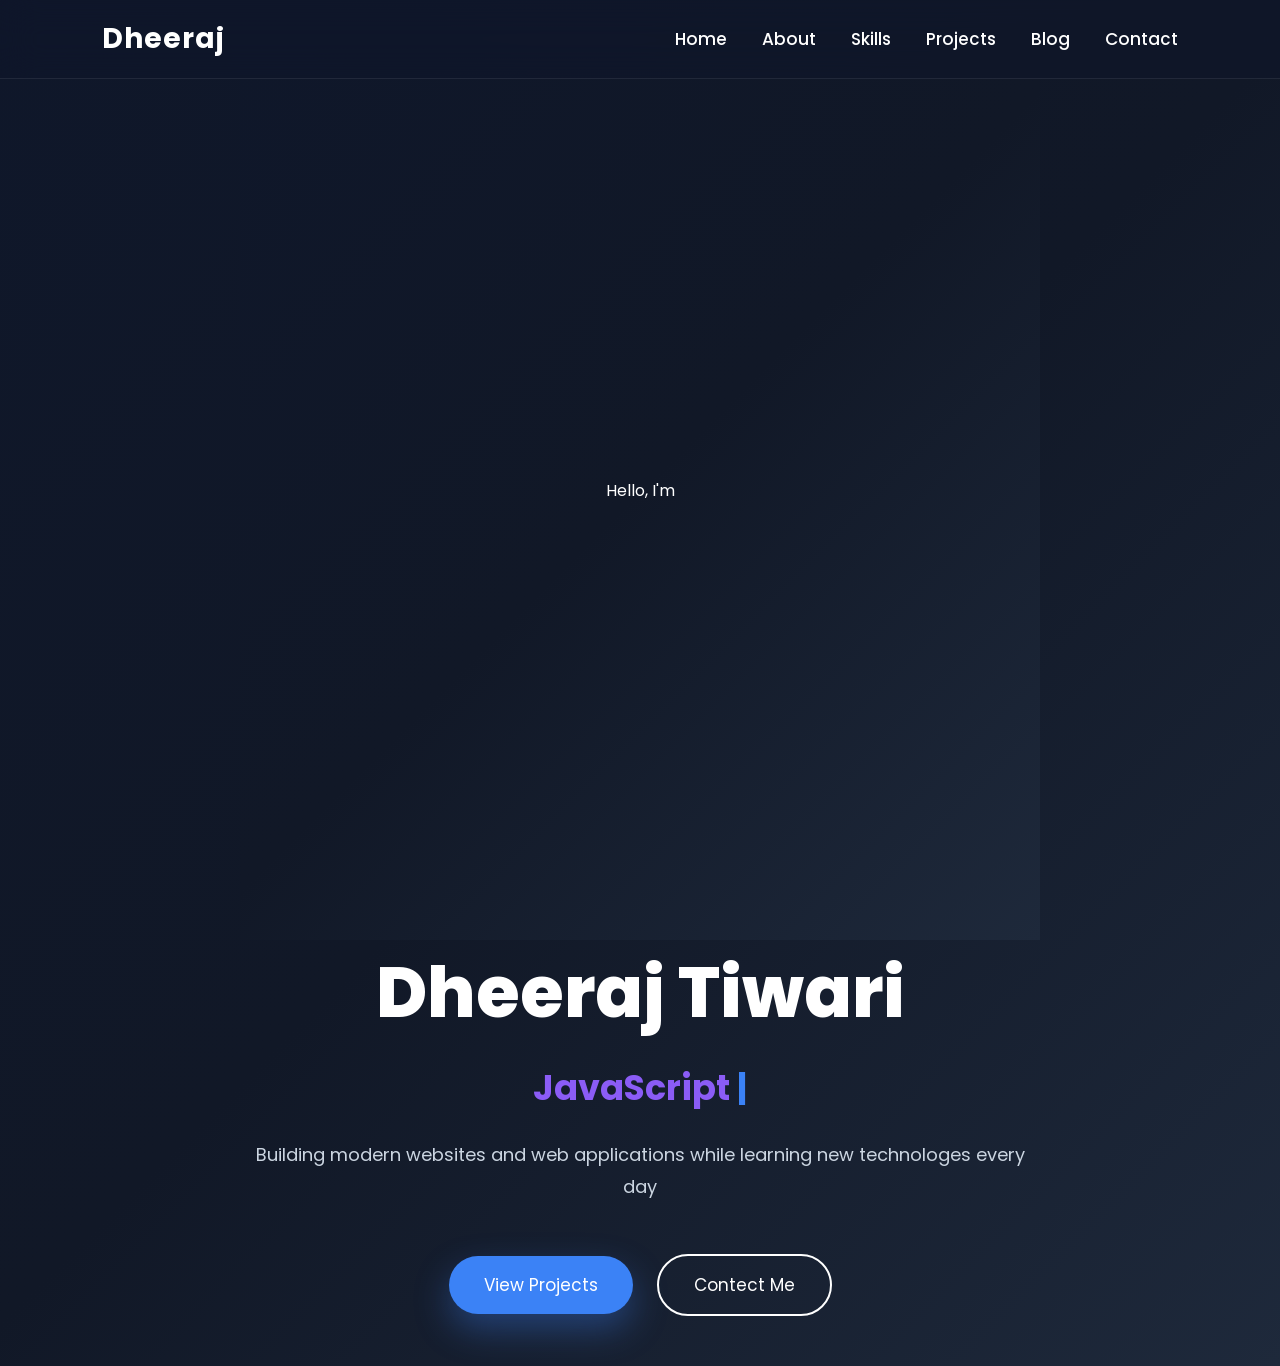
==== My user/user.html @ 2f0dbf4e "first upload new  project" ====
<!DOCTYPE html>
<html lang="en">
    <head>
        <meta charset="UTF-8">
        <meta name="viewport" content="width=device-width, initial-scale=1.0">
        <title>dheerajtiwari4405-official</title>

                                <!-- CSS link -->
        <link rel="stylesheet" href="userStyle.css">                         
    </head>
    <body>
        <header class="header">

    <nav class="navbar">

        <div class="logo">
            Dheeraj
        </div>

        <ul class="nav-links" id="nav-links">
            <li><a href="#home">Home</a></li>
            <li><a href="#about">About</a></li>
            <li><a href="#skills">Skills</a></li>
            <li><a href="#projects">Projects</a></li>
            <li><a href="#blog">Blog</a></li>
            <li><a href="#contact">Contact</a></li>
        </ul>

        <button class="menu-btn" id="menu-btn">
            ☰
        </button>

    </nav>

</header>
                            <!-- Hero Section -->
        <section  class="hero" id="home">
            <div class="hero-content">
                    <p class="hero">Hello, I'm</p>
                    <h1>Dheeraj Tiwari</h1>
                    <h2 class="typing-text">
                    <span id="typing-role"></span>
                    <span class="cursor">|</span>
                    </h2>
                    <p class="description">Building modern websites and web applications while learning new technologes every day </p>
                    <div class="buttons">
                        <button class="primary-btn">View Projects</button>
                        <button class="secondary-btn">Contect Me</button>
                    </div>
            </div>
        </section>

        <script src="js/navbar.js"></script>

        <script src="js/hero.js"></script>

        <!-- <script src="js/theme.js"></script>

        <script src="js/projects.js"></script>

        <script src="js/contact.js"></script>

        <script src="js/app.js"></script> -->

    </body>
</html>
---- My user/userStyle.css ----
/* ===========================
   GOOGLE FONT
=========================== */

@import url('https://fonts.googleapis.com/css2?family=Poppins:wght@300;400;500;600;700;800&display=swap');

/* ===========================
   RESET
=========================== */

*{
    margin:0;
    padding:0;
    box-sizing:border-box;
    font-family:'Poppins',sans-serif;
}

/* ===========================
   BODY
=========================== */

body{

    background:#0F172A;

    color:white;

    overflow-x:hidden;

}

/* ===========================
   HERO SECTION
=========================== */

.hero{
    min-height:100vh;
    display:flex;
    justify-content:center;
    align-items:center;
    padding:40px;
    text-align:center;
    background:linear-gradient(135deg,#0F172A,#111827,#1E293B);
}
/* ===========================
   HERO CONTENT
=========================== */
.hero-content{
    max-width:800px;
}
/* ===========================
   HELLO
=========================== */
.hello{
    color:#38BDF8;
    font-size:22px;
    margin-bottom:15px;
}
/* ===========================
   MAIN NAME
=========================== */
h1{
    font-size:70px;
    font-weight:800;
}
/* ===========================
   PROFESSION
=========================== */
h2{
    color:#8B5CF6;
    margin-top:15px;
    font-size:35px;
}
/* ===========================
   DESCRIPTION
=========================== */
.description{
    color:#CBD5E1;
    margin-top:25px;
    line-height:1.8;
    font-size:18px;
}
/* ===========================
   BUTTON AREA
=========================== */
.buttons{
    margin-top:40px;
}
/* ===========================
   BUTTONS
=========================== */
button{
    padding:16px 35px;
    border:none;
    cursor:pointer;
    border-radius:50px;
    font-size:17px;
    transition:.4s;
    margin:10px;
}
/* ===========================
   PRIMARY BUTTON
=========================== */
.primary-btn{
    background:#3B82F6;
    color:white;
    box-shadow:0 15px 35px rgba(59,130,246,.35);
}
.primary-btn:hover{
    transform:translateY(-6px);
}
/* ===========================
   SECOND BUTTON
=========================== */
.secondary-btn{
    background:transparent;
    border:2px solid white;
    color:white;
}
.secondary-btn:hover{
    background:white;
    color:#111827;
}
/* ===========================
   RESPONSIVE
=========================== */
@media(max-width:768px){
    h1{
        font-size:45px;
    }
    h2{
        font-size:25px;
    }
}

/* ==================================================
                 NAVBAR START
================================================== */

/* Header ko screen ke top par fix rakhega */
.header{

    position: fixed;

    top: 0;

    left: 0;

    width: 100%;

    z-index: 999;

    padding: 18px 8%;

    backdrop-filter: blur(18px);

    background: rgba(15,23,42,0.55);

    border-bottom: 1px solid rgba(255,255,255,.08);

    transition: .4s ease;

}

/* Navbar ke andar sab items ko ek line me rakhega */
.navbar{

    display: flex;

    justify-content: space-between;

    align-items: center;

}

/* Website Logo */
.logo{

    font-size: 28px;

    font-weight: 700;

    color: #ffffff;

    letter-spacing: 1px;

    cursor: pointer;

    transition: .3s;

}

.logo:hover{

    color:#3B82F6;

}

/* Menu */
.nav-links{

    display:flex;

    list-style:none;

    gap:35px;

}

/* List Item */
.nav-links li{

    list-style:none;

}

/* Link */
.nav-links li a{

    color:white;

    text-decoration:none;

    font-size:17px;

    font-weight:500;

    transition:.3s;

    position:relative;

}

/* Hover Color */
.nav-links li a:hover{

    color:#3B82F6;

}

/* Underline Animation */
.nav-links li a::after{

    content:"";

    position:absolute;

    left:0;

    bottom:-6px;

    width:0;

    height:2px;

    background:#3B82F6;

    transition:.3s;

}

/* Hover par line badegi */
.nav-links li a:hover::after{

    width:100%;

}

/* Mobile Menu Button */
.menu-btn{

    display:none;

    background:none;

    border:none;

    color:white;

    font-size:30px;

    cursor:pointer;

}

/* ===========================
      Responsive
=========================== */

@media(max-width:768px){

    .nav-links{

        display:none;

    }

    .menu-btn{

        display:block;

    }

}
/* ===========================
   MOBILE MENU OPEN
=========================== */

.show-menu{

    display:flex !important;

    flex-direction:column;

    position:absolute;

    top:80px;

    right:30px;

    background:#111827;

    padding:20px;

    border-radius:15px;

    gap:20px;

}

/* ===========================
   SCROLL EFFECT
=========================== */

.active-header{

    background:#111827;

    box-shadow:0 10px 35px rgba(0,0,0,.35);

}
/* ===========================
      ACTIVE LINK
=========================== */

.nav-links a.active{

    color:#3B82F6;

}

.nav-links a.active::after{

    width:100%;

}
/* ======================================
      TYPING CURSOR
====================================== */

.cursor{

    color:#3B82F6;

    animation:blink .8s infinite;

}

@keyframes blink{

    50%{

        opacity:0;

    }

}
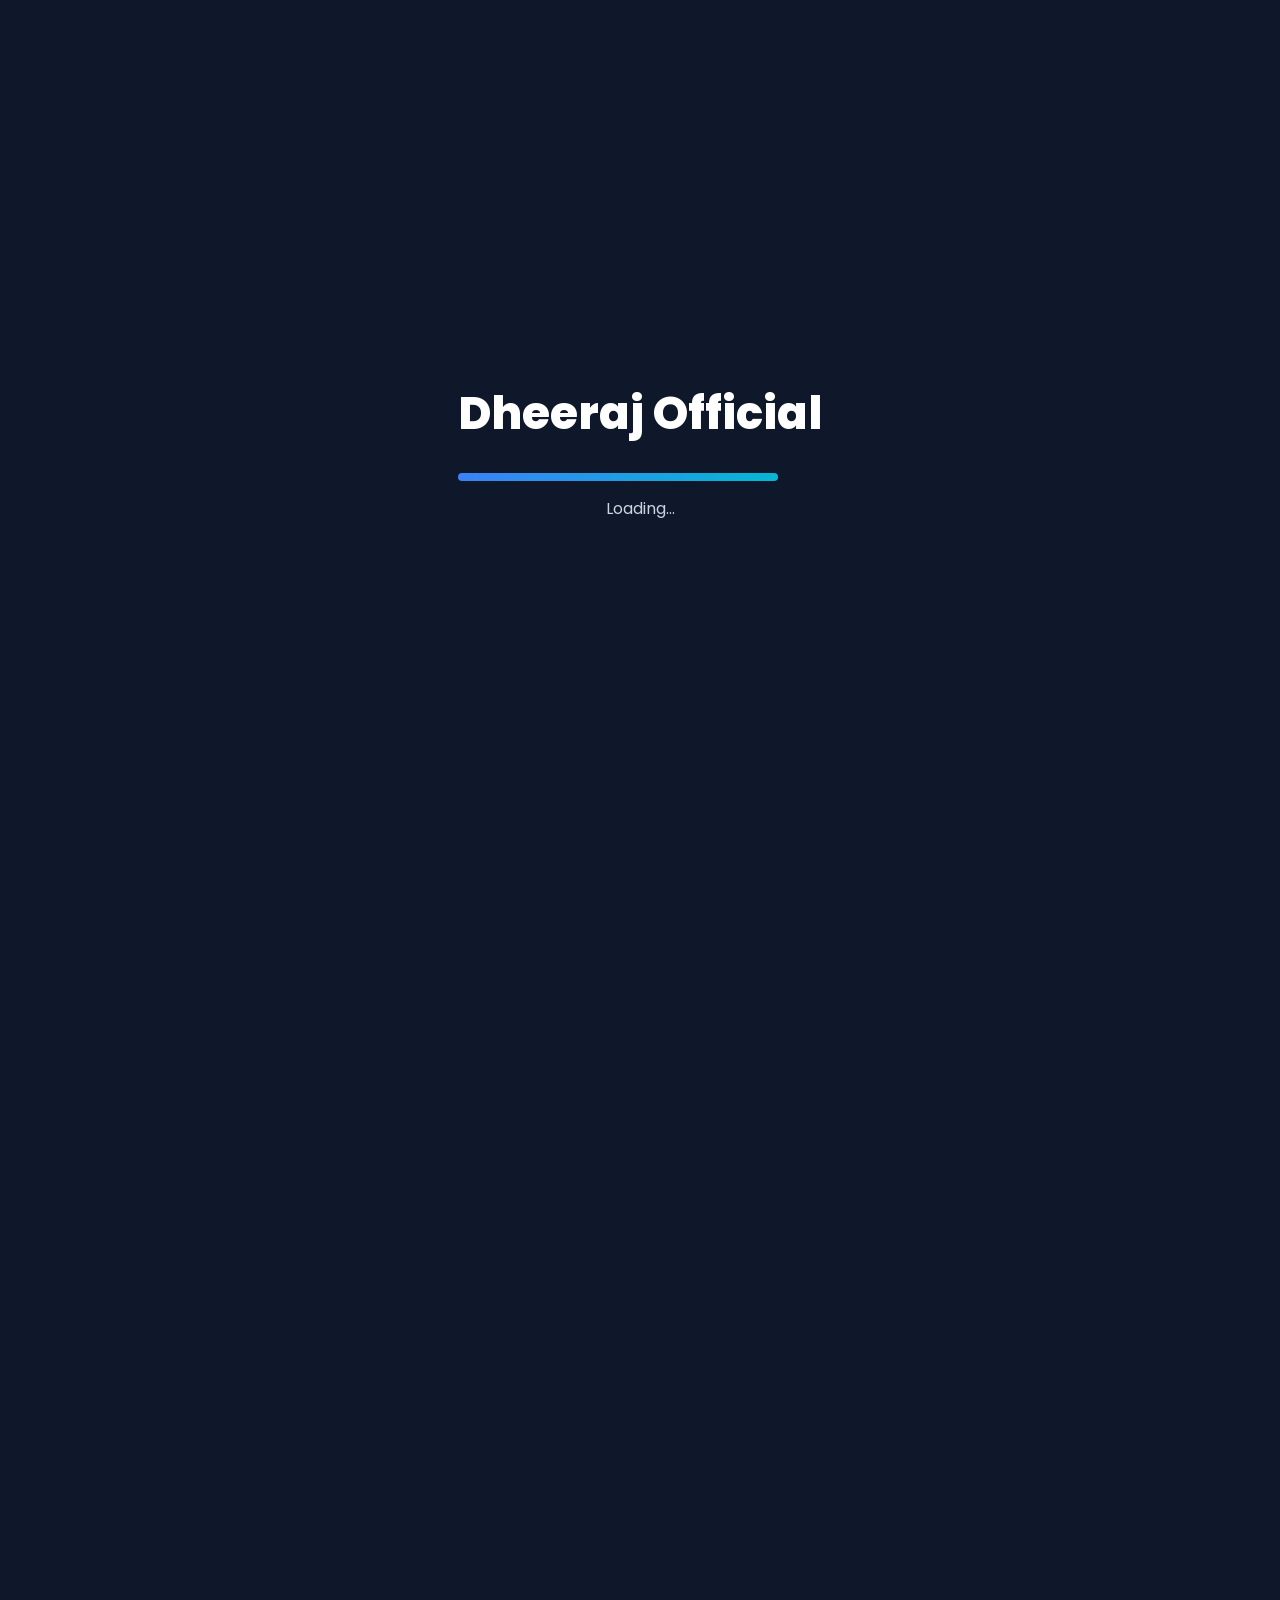
==== commit 3ce5d921: "add new feture mouse glowing ,smooth scroll ,website preloader" ====
--- a/My user/user.html
+++ b/My user/user.html
@@ -9,34 +9,60 @@
         <link rel="stylesheet" href="userStyle.css">                         
     </head>
     <body>
-        <header class="header">
+                 <!-- =========================================
+        WEBSITE PRELOADER
+========================================= -->
 
-    <nav class="navbar">
+<div class="loader" id="loader">
 
-        <div class="logo">
-            Dheeraj
+    <div class="loader-content">
+
+        <h1>Dheeraj Official</h1>
+
+        <div class="loader-bar">
+
+            <div class="loader-progress"></div>
+
         </div>
 
-        <ul class="nav-links" id="nav-links">
-            <li><a href="#home">Home</a></li>
-            <li><a href="#about">About</a></li>
-            <li><a href="#skills">Skills</a></li>
-            <li><a href="#projects">Projects</a></li>
-            <li><a href="#blog">Blog</a></li>
-            <li><a href="#contact">Contact</a></li>
-        </ul>
+        <p>Loading...</p>
 
-        <button class="menu-btn" id="menu-btn">
-            ☰
-        </button>
+    </div>
 
-    </nav>
+</div>
 
-</header>
+        <!-- mouse glowing -->
+         <div class="mouse-glow"></div>
+    <header class="header">
+
+        <nav class="navbar">
+
+            <div class="logo">
+            Dheeraj
+            </div>
+
+            <ul class="nav-links" id="nav-links">
+                <li><a href="#home">Home</a></li>
+                <li><a href="#about">About</a></li>
+                <li><a href="#skills">Skills</a></li>
+                <li><a href="#projects">Projects</a></li>
+                <li><a href="#blog">Blog</a></li>
+                <li><a href="#contact">Contact</a></li>
+            </ul>
+
+            <button class="menu-btn" id="menu-btn">
+                ☰
+            </button>
+
+        </nav>
+
+    </header>
                             <!-- Hero Section -->
         <section  class="hero" id="home">
             <div class="hero-content">
-                    <p class="hero">Hello, I'm</p>
+                    <p class="hello" id="greeting">
+                         👋 Hello, I'm
+                    </p>
                     <h1>Dheeraj Tiwari</h1>
                     <h2 class="typing-text">
                     <span id="typing-role"></span>
@@ -44,11 +70,21 @@
                     </h2>
                     <p class="description">Building modern websites and web applications while learning new technologes every day </p>
                     <div class="buttons">
-                        <button class="primary-btn">View Projects</button>
-                        <button class="secondary-btn">Contect Me</button>
+                        <button class="primary-btn" id="project-btn">View Projects</button>
+                        <button class="secondary-btn" id="contact-btn">Contact Me</button>
                     </div>
             </div>
         </section>
+                        <!-- 2 -->
+        <section id="projects" style="height:100vh;"></section>
+
+        <section id="contact" style="height:100vh;"></section>
+
+
+
+
+
+
 
         <script src="js/navbar.js"></script>
 
--- a/My user/userStyle.css
+++ b/My user/userStyle.css
@@ -1,38 +1,27 @@
 /* ===========================
    GOOGLE FONT
 =========================== */
-
 @import url('https://fonts.googleapis.com/css2?family=Poppins:wght@300;400;500;600;700;800&display=swap');
-
 /* ===========================
    RESET
 =========================== */
-
 *{
     margin:0;
     padding:0;
     box-sizing:border-box;
     font-family:'Poppins',sans-serif;
 }
-
 /* ===========================
    BODY
 =========================== */
-
 body{
-
     background:#0F172A;
-
-    color:white;
-
+    color:white;
     overflow-x:hidden;
-
-}
-
+}
 /* ===========================
    HERO SECTION
 =========================== */
-
 .hero{
     min-height:100vh;
     display:flex;
@@ -374,4 +363,136 @@
 
     }
 
+}
+/* ====================================================
+                MOUSE GLOW
+==================================================== */
+
+.mouse-glow{
+
+    position:fixed;
+
+    width:300px;
+
+    height:300px;
+
+    background:radial-gradient(circle,#3B82F6 0%,transparent 70%);
+
+    border-radius:50%;
+
+    pointer-events:none;
+
+    filter:blur(80px);
+
+    opacity:.35;
+
+    z-index:-1;
+
+    transform:translate(-50%,-50%);
+
+    transition:transform .08s linear;
+
+}
+/* =========================================
+                PRELOADER
+========================================= */
+
+.loader{
+
+    position:fixed;
+
+    inset:0;
+
+    background:#0F172A;
+
+    display:flex;
+
+    justify-content:center;
+
+    align-items:center;
+
+    z-index:99999;
+
+    transition:.6s;
+
+}
+
+.loader-content{
+
+    text-align:center;
+
+}
+
+.loader-content h1{
+
+    color:white;
+
+    margin-bottom:25px;
+
+    font-size:45px;
+
+}
+
+.loader-content p{
+
+    color:#CBD5E1;
+
+    margin-top:15px;
+
+}
+
+/* Loading Bar */
+
+.loader-bar{
+
+    width:320px;
+
+    height:8px;
+
+    background:#1E293B;
+
+    border-radius:50px;
+
+    overflow:hidden;
+
+}
+
+/* Progress */
+
+.loader-progress{
+
+    width:0;
+
+    height:100%;
+
+    background:linear-gradient(90deg,#3B82F6,#06B6D4);
+
+    animation:loading 2s linear forwards;
+
+}
+
+@keyframes loading{
+
+    from{
+
+        width:0;
+
+    }
+
+    to{
+
+        width:100%;
+
+    }
+
+}
+
+/* Hide Loader */
+
+.hide-loader{
+
+    opacity:0;
+
+    visibility:hidden;
+
 }
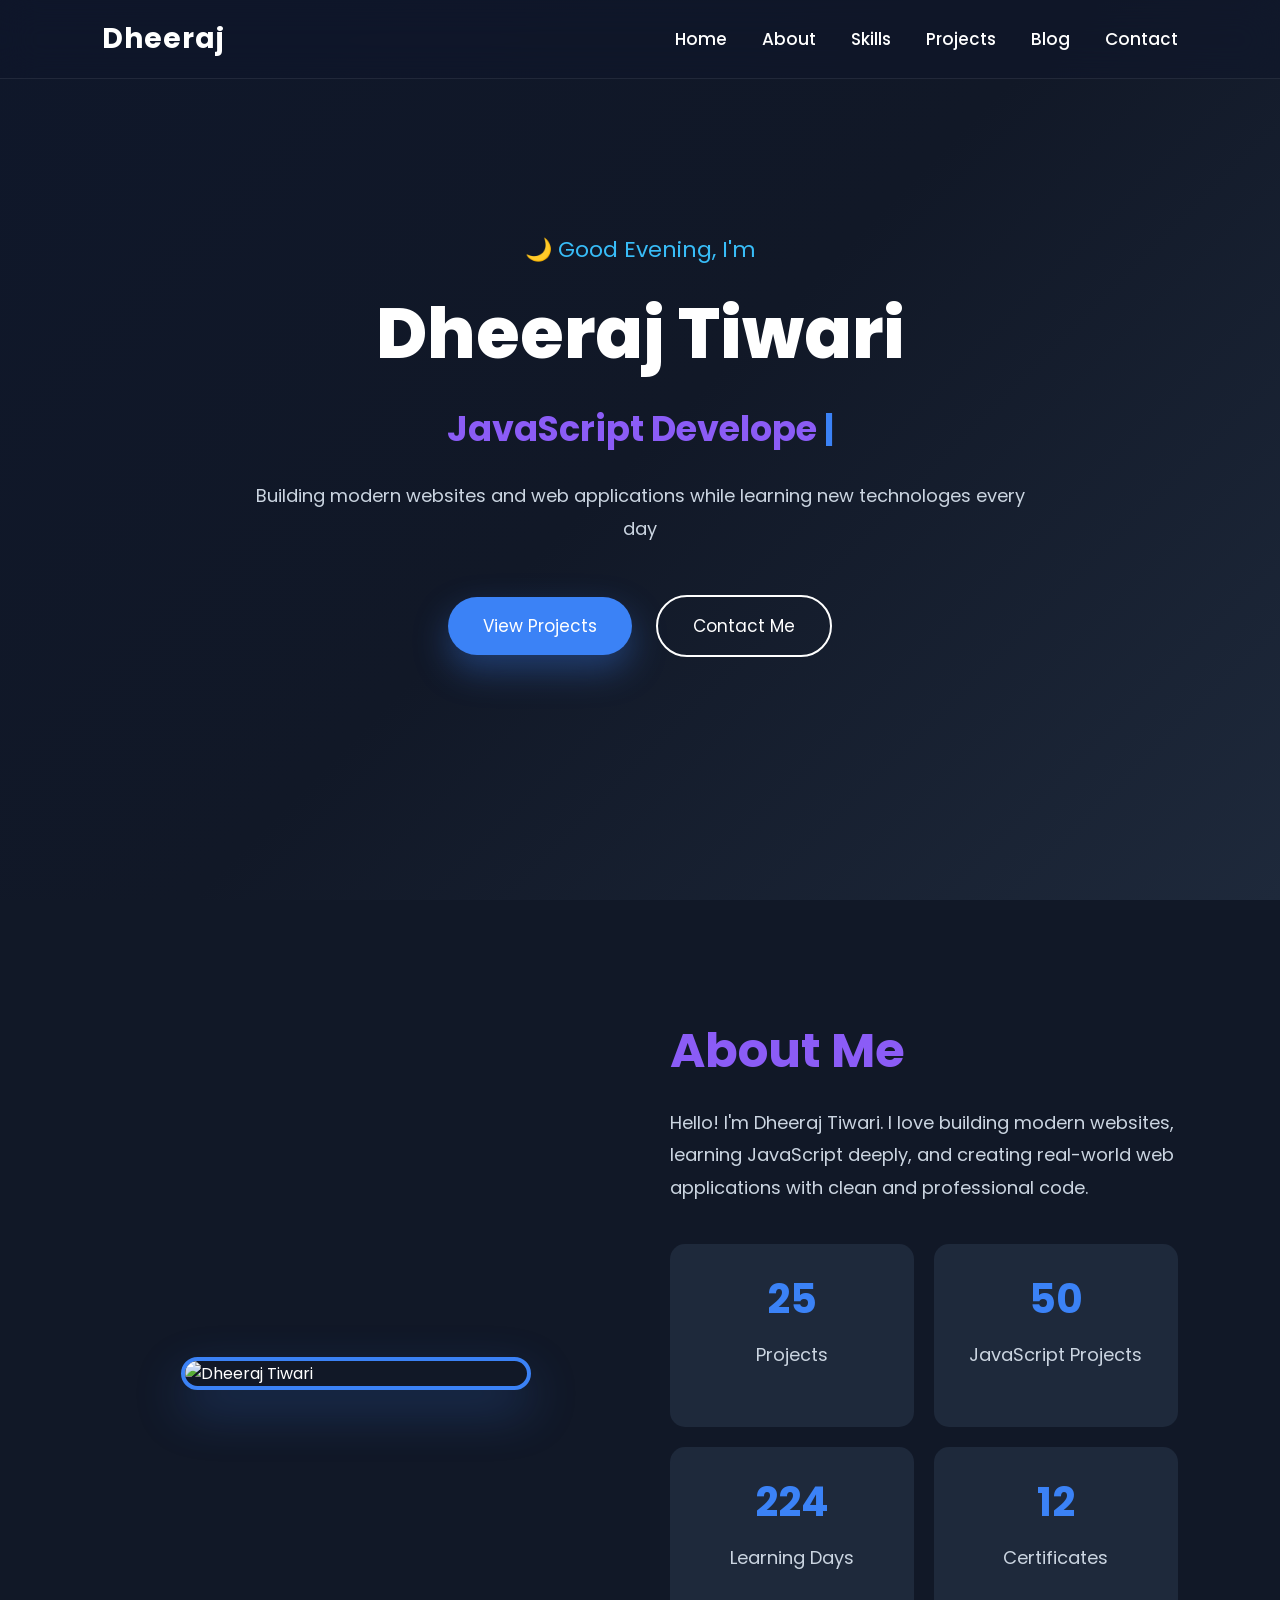
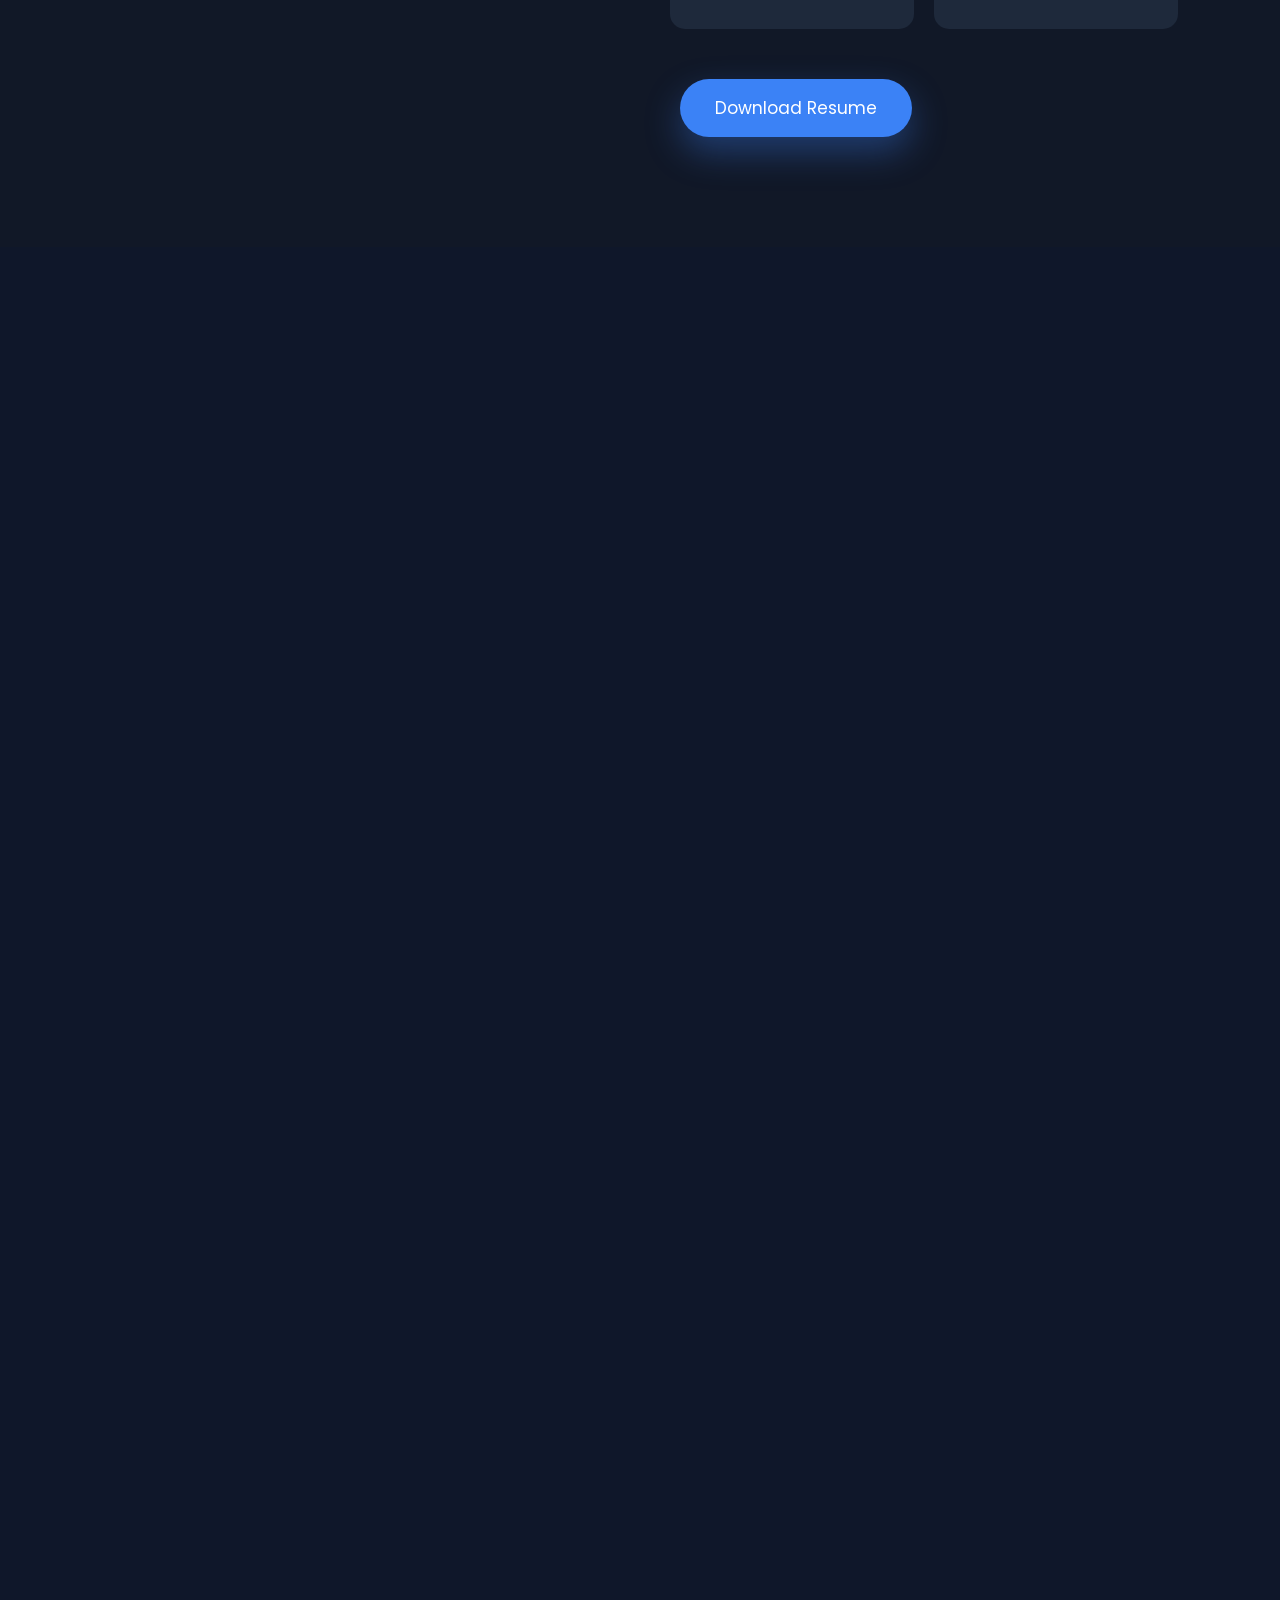
==== commit dd0cdf07: "add -> about section" ====
--- a/My user/user.html
+++ b/My user/user.html
@@ -9,27 +9,27 @@
         <link rel="stylesheet" href="userStyle.css">                         
     </head>
     <body>
-                 <!-- =========================================
-        WEBSITE PRELOADER
-========================================= -->
+                    <!-- =========================================
+                            WEBSITE PRELOADER
+                    ========================================= -->
 
-<div class="loader" id="loader">
+        <div class="loader" id="loader">
 
-    <div class="loader-content">
+            <div class="loader-content">
 
-        <h1>Dheeraj Official</h1>
+                <h1>Dheeraj Official</h1>
 
-        <div class="loader-bar">
+                <div class="loader-bar">
 
-            <div class="loader-progress"></div>
+                    <div class="loader-progress"></div>
+
+                </div>
+
+                <p>Loading...</p>
+
+            </div>
 
         </div>
-
-        <p>Loading...</p>
-
-    </div>
-
-</div>
 
         <!-- mouse glowing -->
          <div class="mouse-glow"></div>
@@ -75,6 +75,80 @@
                     </div>
             </div>
         </section>
+
+                        <!--   aboutsection          -->
+
+        <section class="about" id="about">
+
+    <div class="about-container">
+
+        <!-- Left Side -->
+        <div class="about-image">
+
+            <img src="assets/images/profile.png" alt="Dheeraj Tiwari">
+
+        </div>
+
+        <!-- Right Side -->
+        <div class="about-content">
+
+            <h2>About Me</h2>
+
+            <p>
+                Hello! I'm Dheeraj Tiwari. I love building modern websites,
+                learning JavaScript deeply, and creating real-world web
+                applications with clean and professional code.
+            </p>
+            <div class="about-stats">
+
+                <div class="stat-box">
+
+                <h3 class="counter" data-target="25">0</h3>
+
+            <p>Projects</p>
+
+            </div>
+
+            <div class="stat-box">
+
+                <h3 class="counter" data-target="50">0</h3>
+
+                <p>JavaScript Projects</p>
+
+            </div>
+
+            <div class="stat-box">
+
+                <h3 class="counter" data-target="365">0</h3>
+
+                <p>Learning Days</p>
+
+            </div>
+
+            <div class="stat-box">
+
+                <h3 class="counter" data-target="12">0</h3>
+
+            <p>Certificates</p>
+
+        </div>
+
+    </div>
+
+            <div class="about-buttons">
+
+                <button class="primary-btn">
+                    Download Resume
+                </button>
+
+            </div>
+
+        </div>
+
+    </div>
+
+</section>
+                
                         <!-- 2 -->
         <section id="projects" style="height:100vh;"></section>
 
@@ -90,9 +164,9 @@
 
         <script src="js/hero.js"></script>
 
-        <!-- <script src="js/theme.js"></script>
+        <script src="js/about.js"></script>
 
-        <script src="js/projects.js"></script>
+       <!--<script src="js/projects.js"></script>
 
         <script src="js/contact.js"></script>
 
--- a/My user/userStyle.css
+++ b/My user/userStyle.css
@@ -495,4 +495,170 @@
 
     visibility:hidden;
 
+}
+/* ==================================================
+                    ABOUT SECTION
+================================================== */
+
+.about{
+
+    min-height:100vh;
+
+    padding:100px 8%;
+
+    background:#111827;
+
+    display:flex;
+
+    justify-content:center;
+
+    align-items:center;
+
+}
+
+.about-container{
+
+    display:grid;
+
+    grid-template-columns:1fr 1fr;
+
+    gap:60px;
+
+    align-items:center;
+
+}
+
+/* ================= IMAGE ================= */
+
+.about-image{
+
+    display:flex;
+
+    justify-content:center;
+
+}
+
+.about-image img{
+
+    width:350px;
+
+    max-width:100%;
+
+    border-radius:20px;
+
+    border:4px solid #3B82F6;
+
+    box-shadow:0 20px 50px rgba(59,130,246,.25);
+
+    transition:.4s;
+
+}
+
+.about-image img:hover{
+
+    transform:scale(1.05) rotate(2deg);
+
+}
+
+/* ================= CONTENT ================= */
+
+.about-content h2{
+
+    font-size:48px;
+
+    margin-bottom:20px;
+
+}
+
+.about-content p{
+
+    color:#CBD5E1;
+
+    line-height:1.8;
+
+    font-size:18px;
+
+    margin-bottom:30px;
+
+}
+
+.about-buttons{
+
+    display:flex;
+
+    gap:20px;
+
+}
+
+/* ================= RESPONSIVE ================= */
+
+@media(max-width:768px){
+
+    .about-container{
+
+        grid-template-columns:1fr;
+
+        text-align:center;
+
+    }
+
+}
+/* ===========================================
+            ABOUT COUNTERS
+=========================================== */
+
+.about-stats{
+
+    display:grid;
+
+    grid-template-columns:repeat(2,1fr);
+
+    gap:20px;
+
+    margin:40px 0;
+
+}
+
+.stat-box{
+
+    background:#1E293B;
+
+    padding:25px;
+
+    border-radius:15px;
+
+    text-align:center;
+
+    transition:.3s;
+
+}
+
+.stat-box:hover{
+
+    transform:translateY(-8px);
+
+}
+
+.stat-box h3{
+
+    font-size:40px;
+
+    color:#3B82F6;
+
+}
+
+.stat-box p{
+
+    margin-top:10px;
+
+}
+
+@media(max-width:768px){
+
+    .about-stats{
+
+        grid-template-columns:1fr;
+
+    }
+
 }
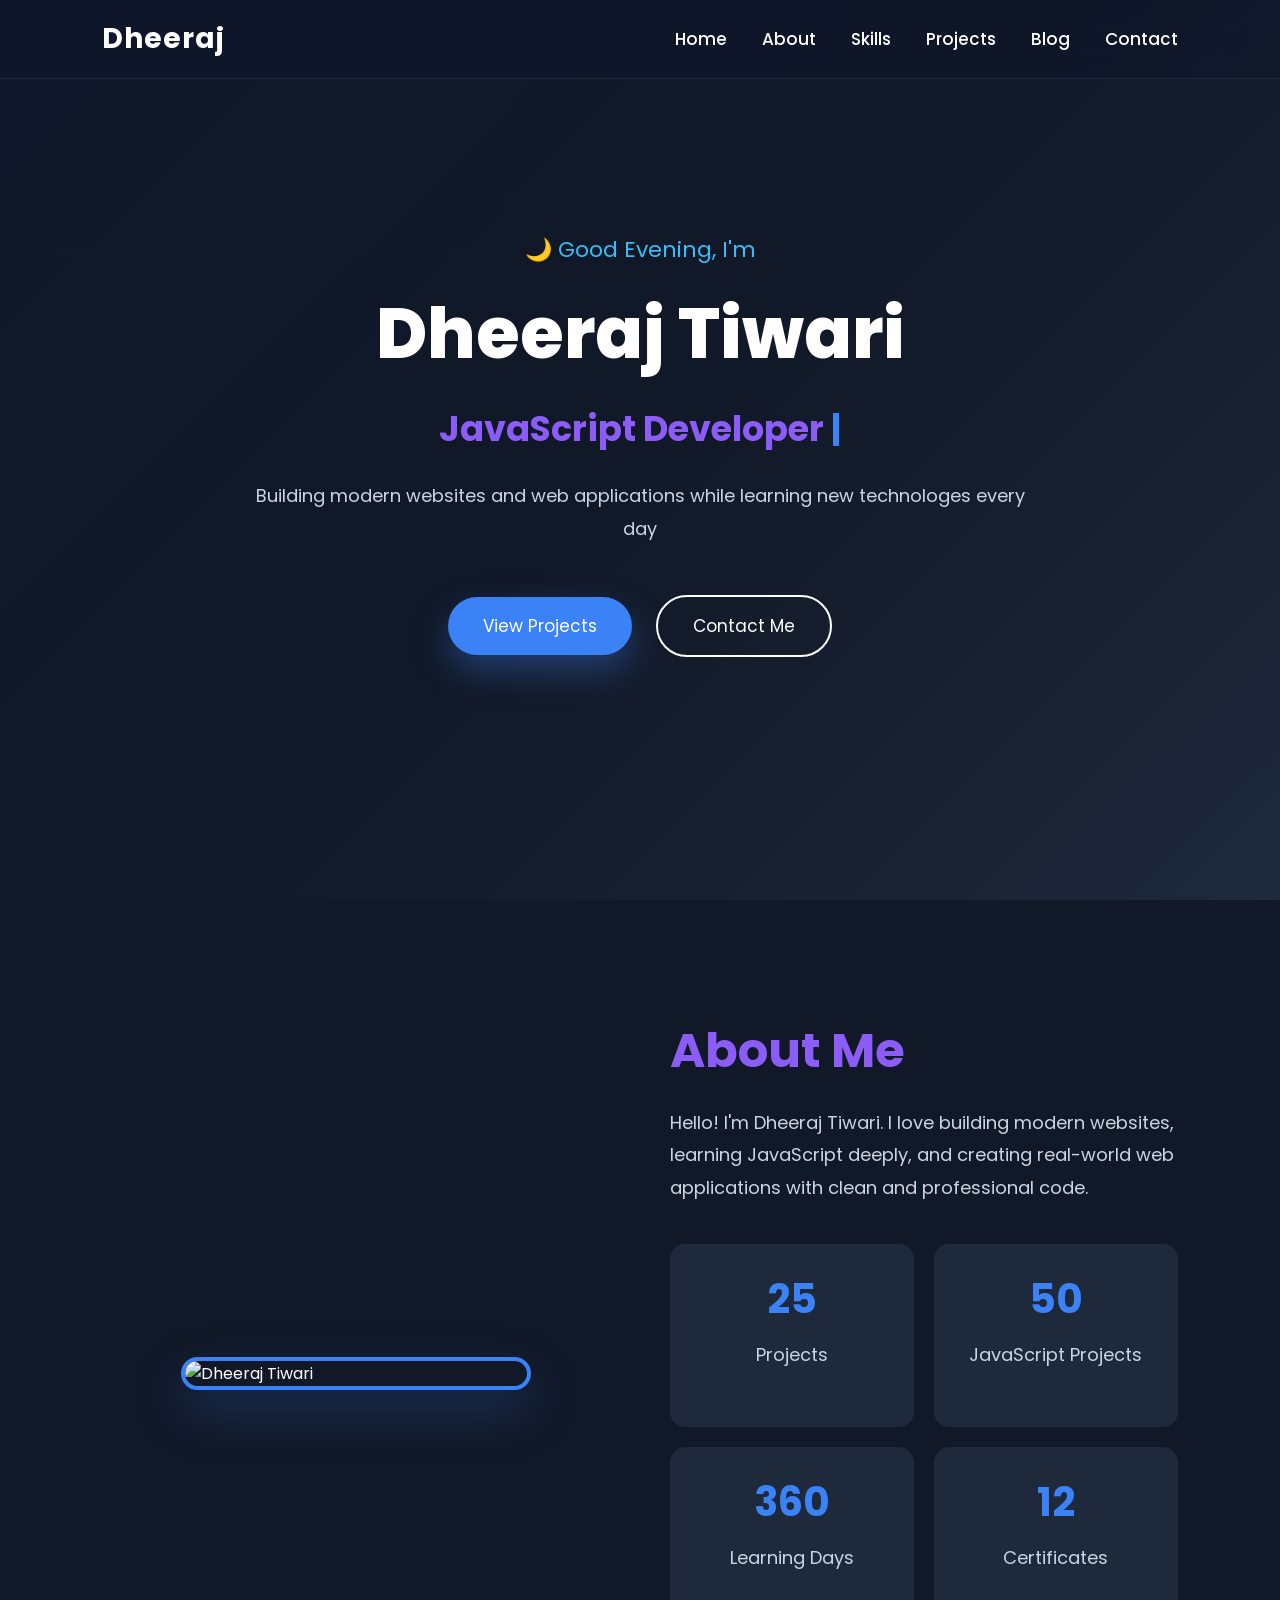
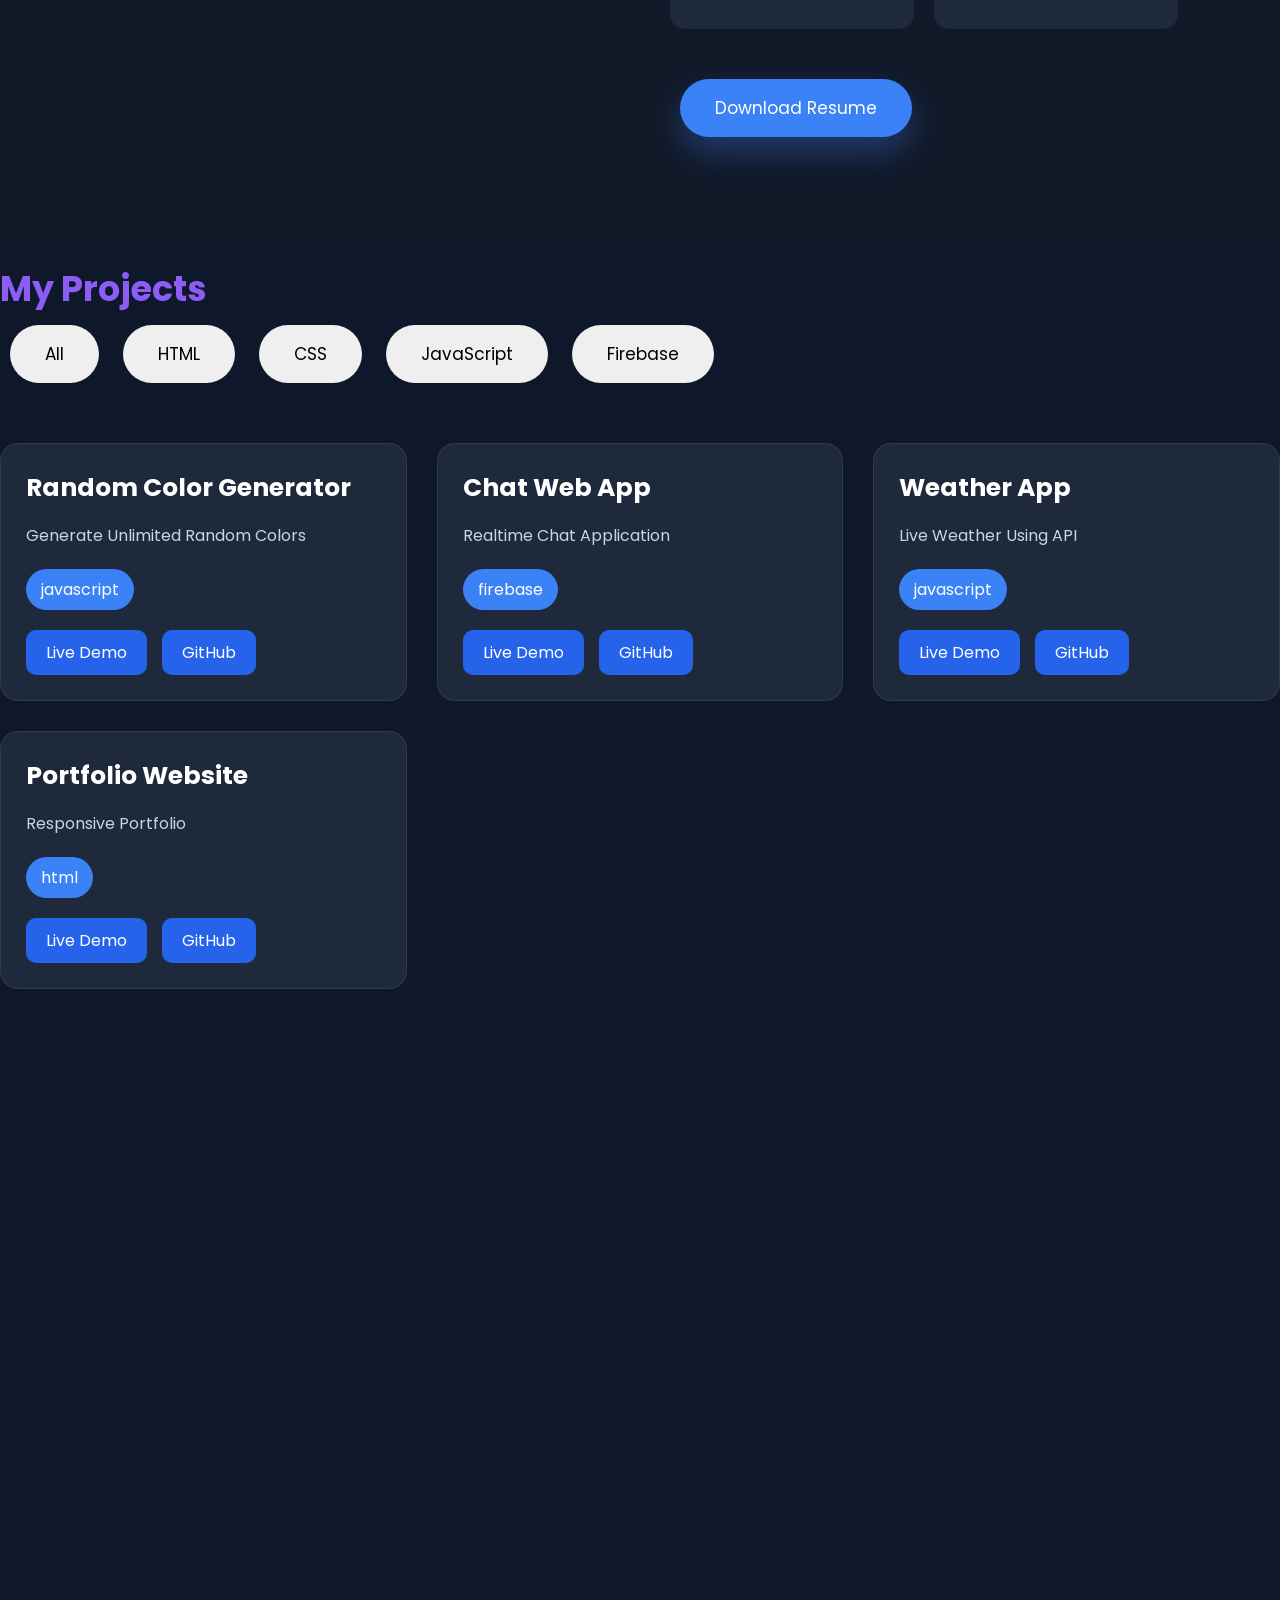
==== commit 84717581: "add->Projects Section" ====
--- a/My user/user.html
+++ b/My user/user.html
@@ -148,6 +148,58 @@
     </div>
 
 </section>
+                <!-- projects -->
+                 <section class="projects" id="projects">
+
+    <h2 class="section-title">
+
+        My Projects
+
+    </h2>
+
+    <!-- Filter Buttons -->
+
+    <div class="filter-buttons">
+
+        <button class="filter-btn active" data-filter="all">
+
+            All
+
+        </button>
+
+        <button class="filter-btn" data-filter="html">
+
+            HTML
+
+        </button>
+
+        <button class="filter-btn" data-filter="css">
+
+            CSS
+
+        </button>
+
+        <button class="filter-btn" data-filter="javascript">
+
+            JavaScript
+
+        </button>
+
+        <button class="filter-btn" data-filter="firebase">
+
+            Firebase
+
+        </button>
+
+    </div>
+
+    <!-- Cards -->
+
+    <div class="project-container">
+
+    </div>
+
+</section>
                 
                         <!-- 2 -->
         <section id="projects" style="height:100vh;"></section>
@@ -166,9 +218,9 @@
 
         <script src="js/about.js"></script>
 
-       <!--<script src="js/projects.js"></script>
-
-        <script src="js/contact.js"></script>
+       <script src="js/projects.js"></script>
+
+        <!--<script src="js/contact.js"></script>
 
         <script src="js/app.js"></script> -->
 
--- a/My user/userStyle.css
+++ b/My user/userStyle.css
@@ -661,4 +661,103 @@
 
     }
 
+}
+/* ===================================================
+                PROJECT CARDS
+=================================================== */
+
+.project-container{
+
+display:grid;
+
+grid-template-columns:repeat(auto-fit,minmax(320px,1fr));
+
+gap:30px;
+
+margin-top:50px;
+
+}
+
+.project-card{
+
+background:#1E293B;
+
+padding:25px;
+
+border-radius:18px;
+
+transition:.4s;
+
+border:1px solid rgba(255,255,255,.08);
+
+}
+
+.project-card:hover{
+
+transform:translateY(-10px);
+
+box-shadow:0 20px 40px rgba(0,0,0,.3);
+
+}
+
+.project-card h3{
+
+font-size:25px;
+
+margin-bottom:15px;
+
+}
+
+.project-card p{
+
+color:#CBD5E1;
+
+margin-bottom:20px;
+
+line-height:1.7;
+
+}
+
+.project-card span{
+
+display:inline-block;
+
+background:#3B82F6;
+
+padding:8px 15px;
+
+border-radius:50px;
+
+margin-bottom:20px;
+
+}
+
+.project-buttons{
+
+display:flex;
+
+gap:15px;
+
+}
+
+.project-buttons a{
+
+text-decoration:none;
+
+padding:10px 20px;
+
+border-radius:10px;
+
+background:#2563EB;
+
+color:white;
+
+transition:.3s;
+
+}
+
+.project-buttons a:hover{
+
+transform:scale(1.05);
+
 }
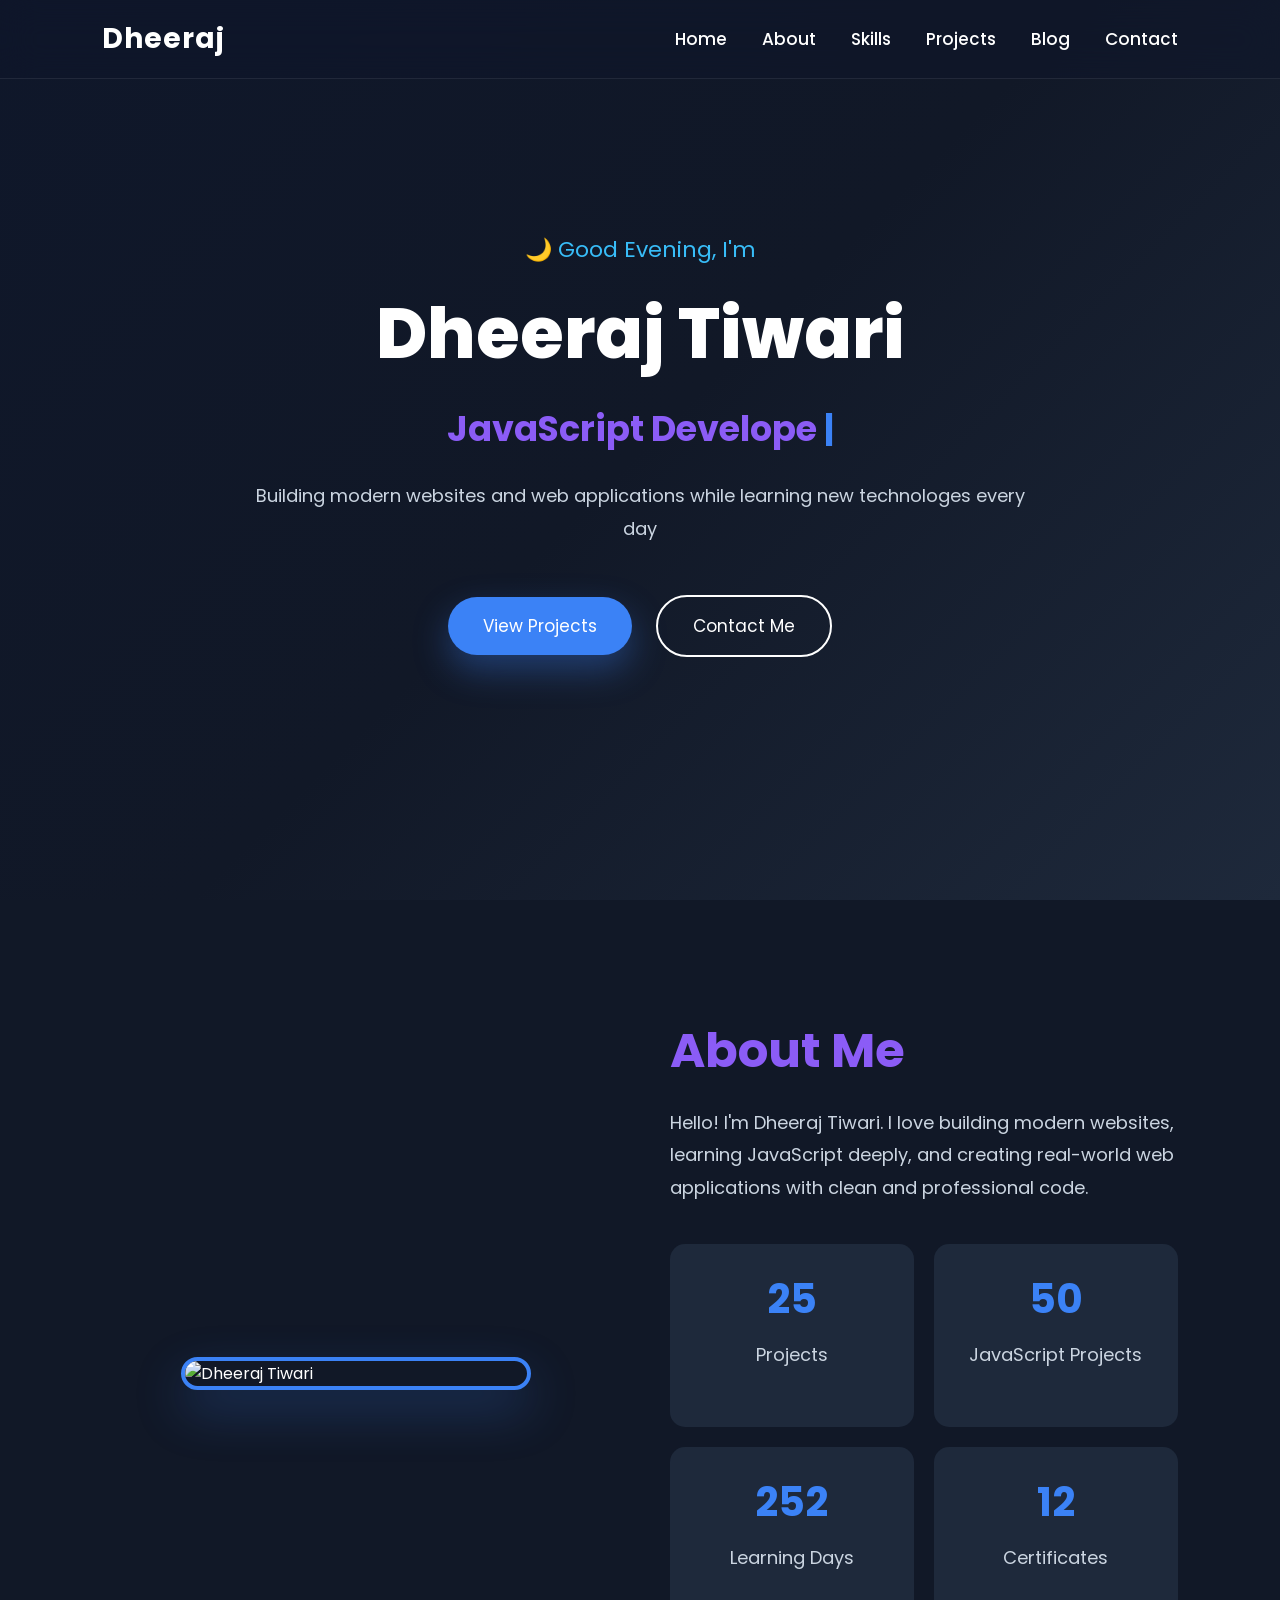
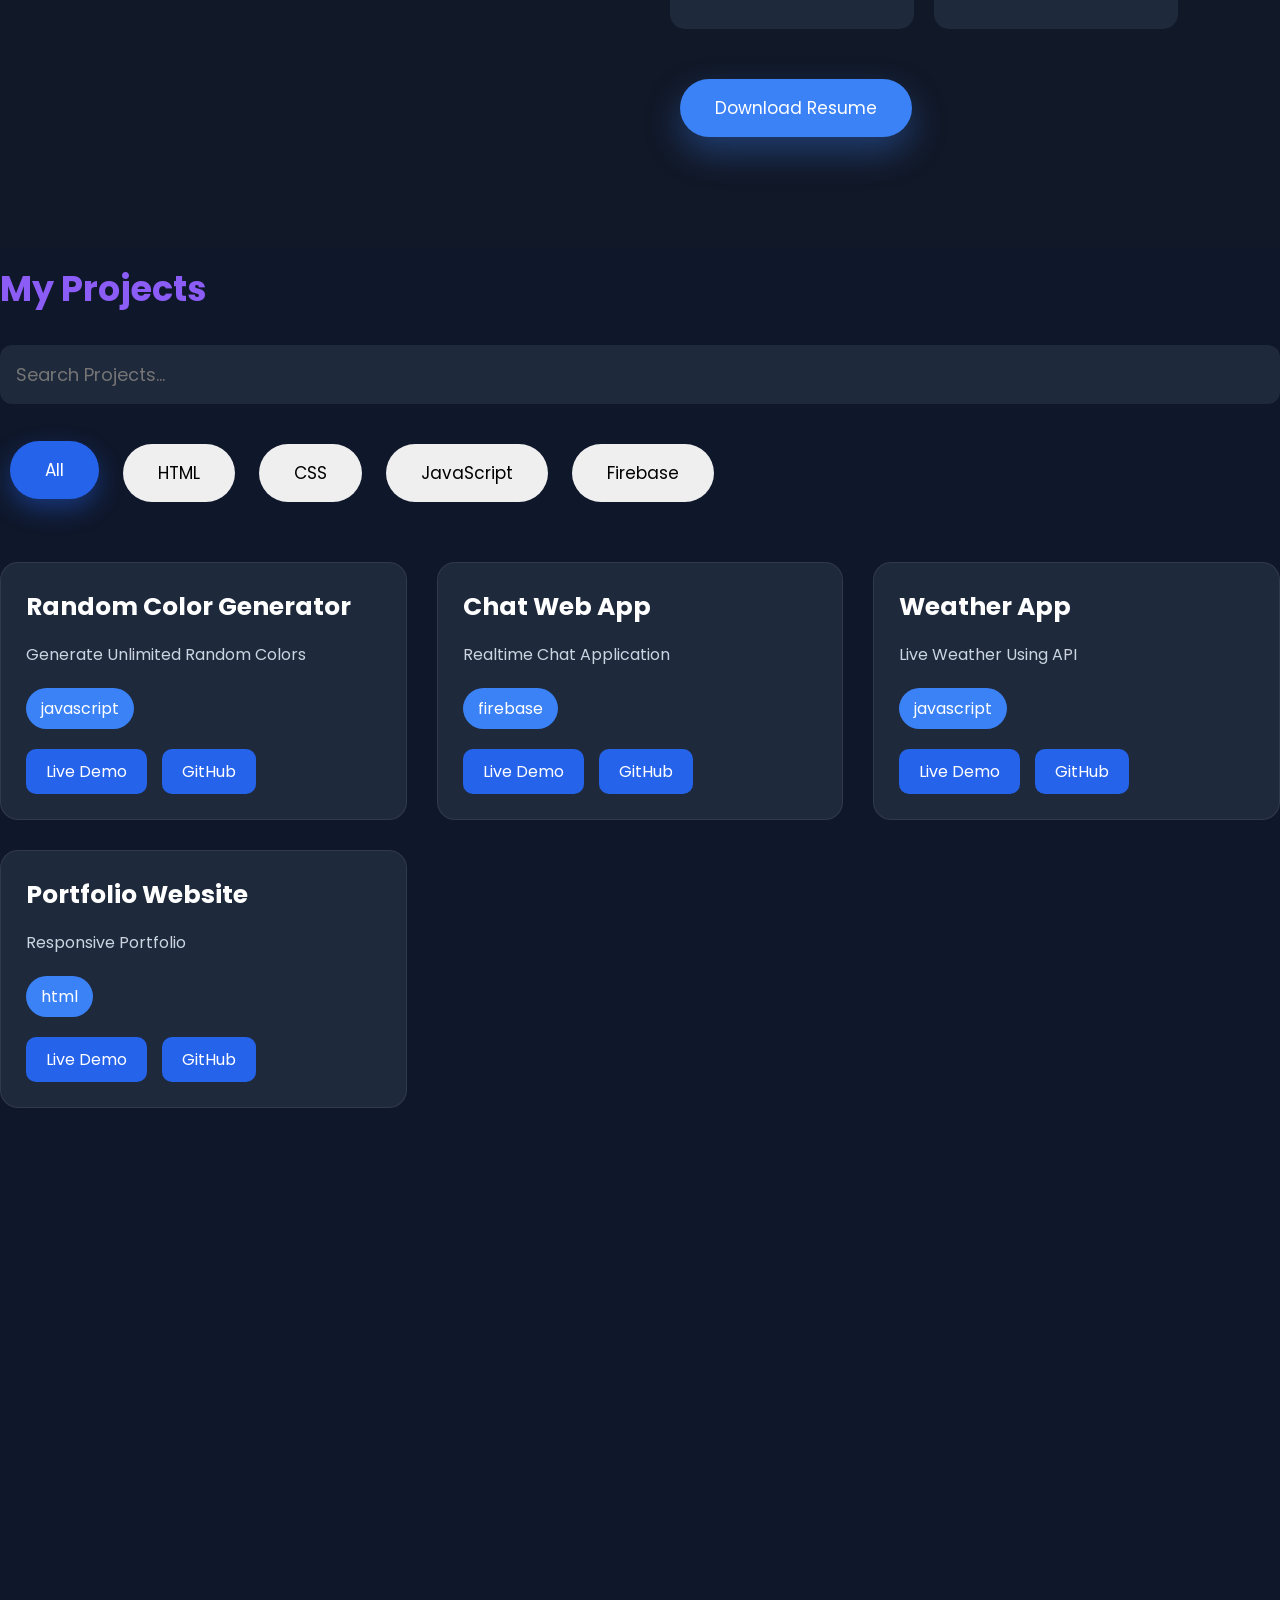
==== commit 5e7d6078: "add Search Button , Show Info.." ====
--- a/My user/user.html
+++ b/My user/user.html
@@ -148,58 +148,44 @@
     </div>
 
 </section>
-                <!-- projects -->
+                        <!-- projects -->
                  <section class="projects" id="projects">
 
-    <h2 class="section-title">
-
-        My Projects
-
-    </h2>
-
-    <!-- Filter Buttons -->
-
-    <div class="filter-buttons">
-
-        <button class="filter-btn active" data-filter="all">
-
-            All
-
-        </button>
-
-        <button class="filter-btn" data-filter="html">
-
-            HTML
-
-        </button>
-
-        <button class="filter-btn" data-filter="css">
-
-            CSS
-
-        </button>
-
-        <button class="filter-btn" data-filter="javascript">
-
-            JavaScript
-
-        </button>
-
-        <button class="filter-btn" data-filter="firebase">
-
-            Firebase
-
-        </button>
-
-    </div>
-
-    <!-- Cards -->
-
-    <div class="project-container">
-
-    </div>
-
-</section>
+                    <h2 class="section-title">
+                        My Projects
+                    </h2>
+
+                    <div class="search-box">
+                    <input type="text"id="search-input"placeholder="Search Projects..."></div>
+
+                        <!-- Filter Buttons -->
+
+                    <div class="filter-buttons">
+                        <button class="filter-btn active" data-filter="all">All</button>
+                        <button class="filter-btn" data-filter="html">HTML</button>
+                        <button class="filter-btn" data-filter="css">CSS</button>
+                        <button class="filter-btn" data-filter="javascript">JavaScript</button>
+                        <button class="filter-btn" data-filter="firebase">Firebase</button>
+                    </div>
+
+                            <!-- Cards -->
+
+                    <div class="project-container">
+
+                    </div>
+
+                </section>
+
+                <!-- ===================================================
+                    PROJECT MODAL
+                    =================================================== -->
+                <div class="project-modal" id="project-modal">
+                    <div class="modal-box">
+                        <button class="close-btn" id="close-modal">✖</button>
+                        <div id="modal-content">
+                        </div>
+                    </div>
+                </div>
                 
                         <!-- 2 -->
         <section id="projects" style="height:100vh;"></section>
--- a/My user/userStyle.css
+++ b/My user/userStyle.css
@@ -760,4 +760,157 @@
 
 transform:scale(1.05);
 
+}
+/* ===========================================
+            SEARCH BOX
+=========================================== */
+
+.search-box{
+
+    margin:30px 0;
+
+}
+
+.search-box input{
+
+    width:100%;
+
+    padding:16px;
+
+    font-size:18px;
+
+    border:none;
+
+    outline:none;
+
+    border-radius:12px;
+
+    background:#1E293B;
+
+    color:white;
+
+}
+
+.search-box input:focus{
+
+    box-shadow:0 0 15px rgba(59,130,246,.4);
+
+}
+/* ===========================================
+            ACTIVE FILTER BUTTON
+=========================================== */
+
+.filter-btn{
+
+cursor:pointer;
+
+transition:.3s;
+
+}
+
+.filter-btn.active{
+
+background:#2563EB;
+
+color:white;
+
+box-shadow:0 10px 25px rgba(37,99,235,.4);
+
+transform:translateY(-3px);
+
+}
+/* ============================================
+                PROJECT MODAL
+============================================ */
+
+.project-modal{
+
+    position:fixed;
+
+    inset:0;
+
+    background:rgba(0,0,0,.7);
+
+    display:flex;
+
+    justify-content:center;
+
+    align-items:center;
+
+    opacity:0;
+
+    visibility:hidden;
+
+    transition:.3s;
+
+    z-index:9999;
+
+}
+
+.project-modal.show{
+
+    opacity:1;
+
+    visibility:visible;
+
+}
+
+.modal-box{
+
+    width:90%;
+
+    max-width:600px;
+
+    background:#1E293B;
+
+    padding:35px;
+
+    border-radius:20px;
+
+    position:relative;
+
+}
+
+.close-btn{
+
+    position:absolute;
+
+    top:15px;
+
+    right:20px;
+
+    border:none;
+
+    background:none;
+
+    color:white;
+
+    font-size:25px;
+
+    cursor:pointer;
+
+}
+
+.modal-buttons{
+
+    display:flex;
+
+    gap:15px;
+
+    margin-top:30px;
+
+}
+
+.modal-buttons a{
+
+    text-decoration:none;
+
+    background:#2563EB;
+
+    color:white;
+
+    padding:12px 20px;
+
+    border-radius:10px;
+
 }
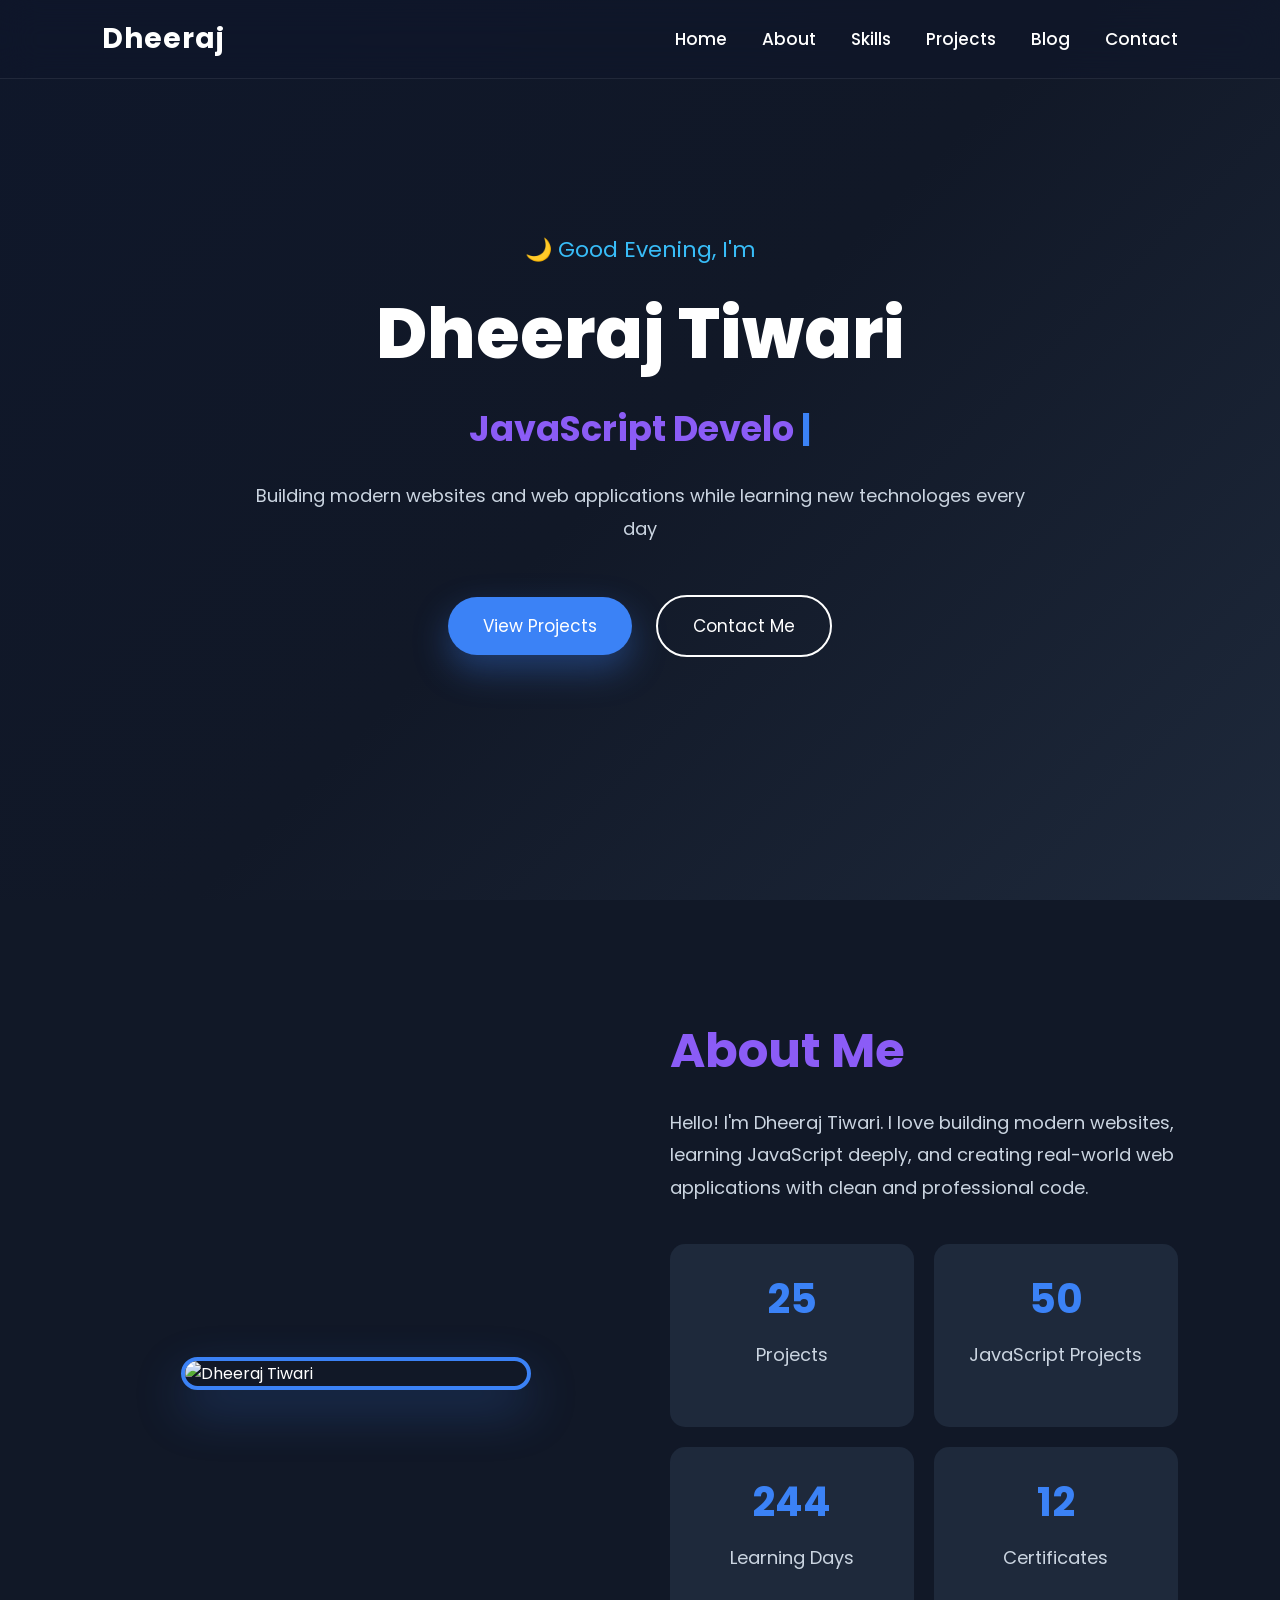
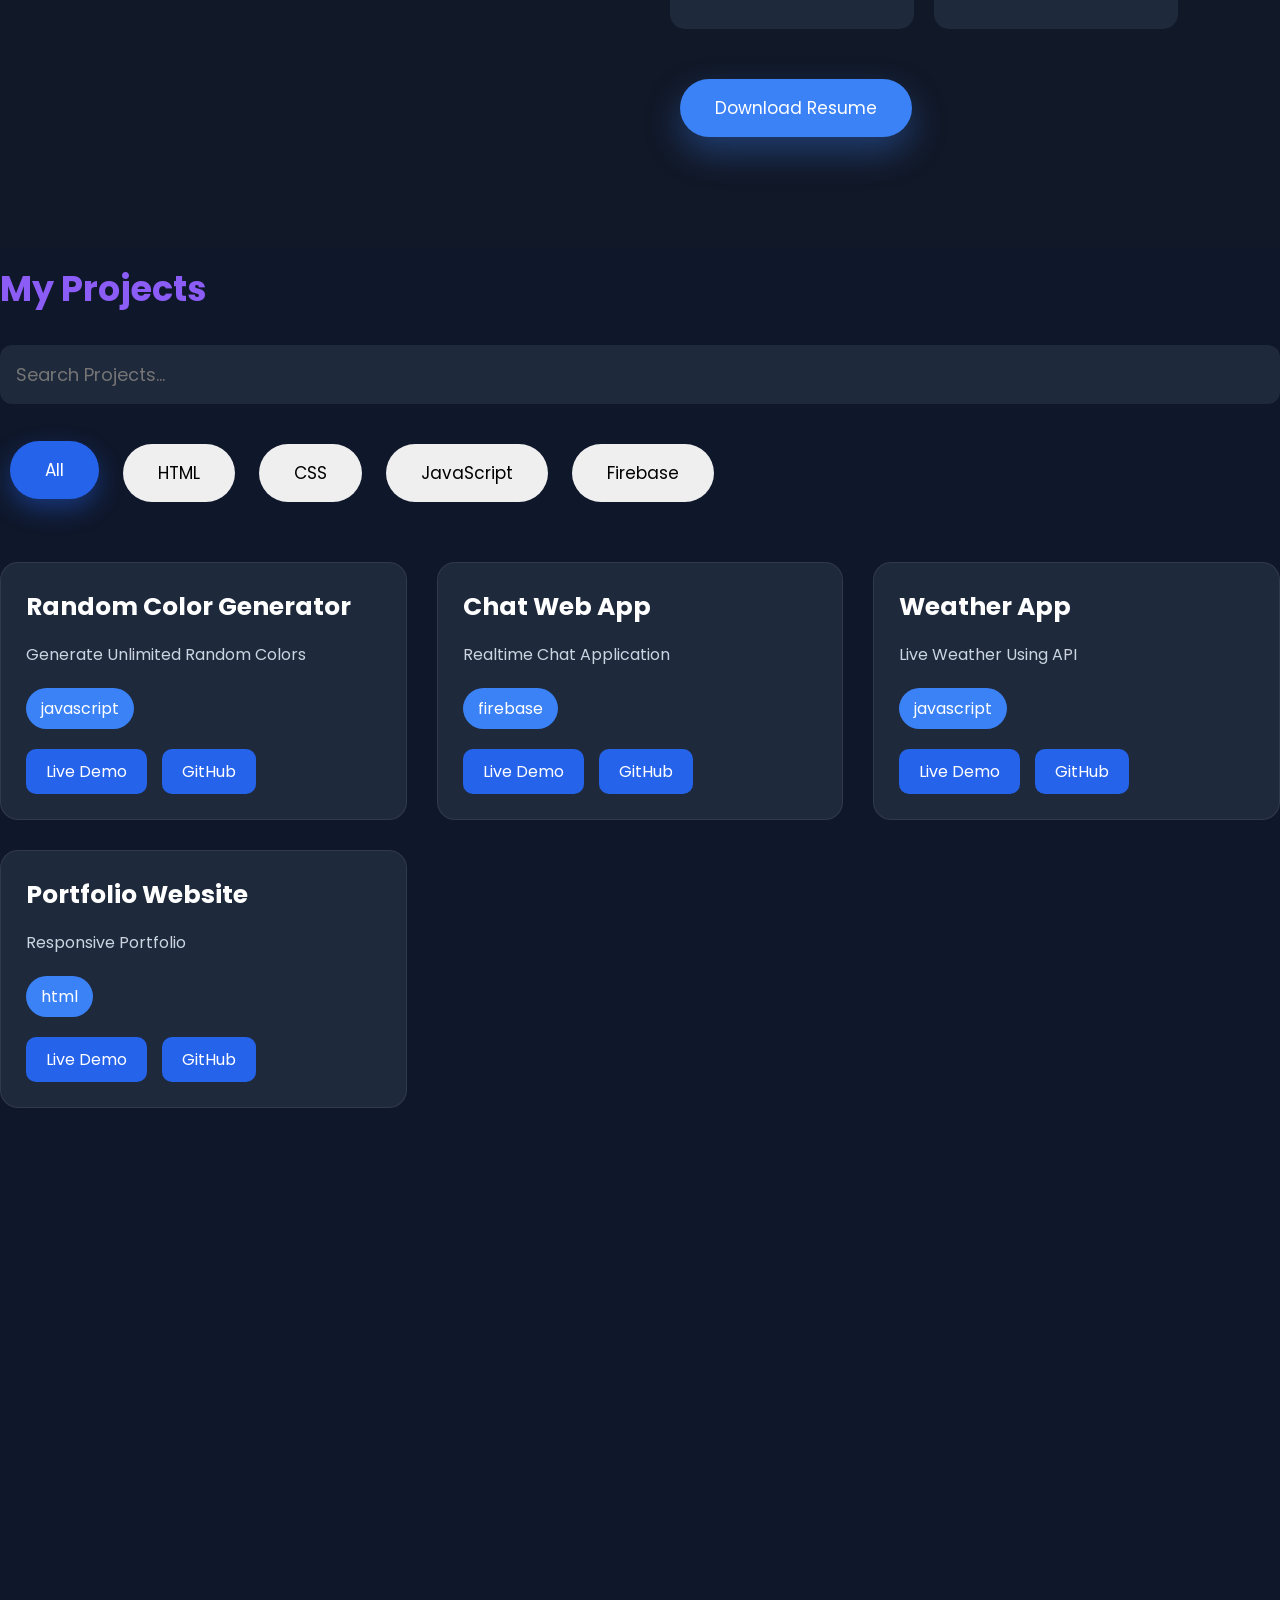
==== commit 28afc1e2: "Remove Extra Space" ====
--- a/My user/user.html
+++ b/My user/user.html
@@ -9,176 +9,116 @@
         <link rel="stylesheet" href="userStyle.css">                         
     </head>
     <body>
-                    <!-- =========================================
-                            WEBSITE PRELOADER
-                    ========================================= -->
-
+                    <!-- =======WEBSITE PRELOADER===== -->
         <div class="loader" id="loader">
-
             <div class="loader-content">
-
                 <h1>Dheeraj Official</h1>
-
                 <div class="loader-bar">
-
                     <div class="loader-progress"></div>
-
                 </div>
-
                 <p>Loading...</p>
-
             </div>
-
         </div>
 
         <!-- mouse glowing -->
-         <div class="mouse-glow"></div>
-    <header class="header">
+        <div class="mouse-glow">
 
-        <nav class="navbar">
+        </div>
+        <!-------- Navbar --------->
+        <header class="header">
+            <nav class="navbar">
+                <div class="logo">Dheeraj</div>
+                <ul class="nav-links" id="nav-links">
+                    <li><a href="#home">Home</a></li>
+                    <li><a href="#about">About</a></li>
+                    <li><a href="#skills">Skills</a></li>
+                    <li><a href="#projects">Projects</a></li>
+                    <li><a href="#blog">Blog</a></li>
+                    <li><a href="#contact">Contact</a></li>
+                </ul>
+                <button class="menu-btn" id="menu-btn">☰</button>
+            </nav>
+        </header>
 
-            <div class="logo">
-            Dheeraj
-            </div>
-
-            <ul class="nav-links" id="nav-links">
-                <li><a href="#home">Home</a></li>
-                <li><a href="#about">About</a></li>
-                <li><a href="#skills">Skills</a></li>
-                <li><a href="#projects">Projects</a></li>
-                <li><a href="#blog">Blog</a></li>
-                <li><a href="#contact">Contact</a></li>
-            </ul>
-
-            <button class="menu-btn" id="menu-btn">
-                ☰
-            </button>
-
-        </nav>
-
-    </header>
-                            <!-- Hero Section -->
+                <!-- Hero Section -->
         <section  class="hero" id="home">
             <div class="hero-content">
-                    <p class="hello" id="greeting">
-                         👋 Hello, I'm
-                    </p>
-                    <h1>Dheeraj Tiwari</h1>
-                    <h2 class="typing-text">
-                    <span id="typing-role"></span>
-                    <span class="cursor">|</span>
-                    </h2>
-                    <p class="description">Building modern websites and web applications while learning new technologes every day </p>
-                    <div class="buttons">
-                        <button class="primary-btn" id="project-btn">View Projects</button>
-                        <button class="secondary-btn" id="contact-btn">Contact Me</button>
-                    </div>
+                <p class="hello" id="greeting"> 👋 Hello, I'm </p>
+                <h1>Dheeraj Tiwari</h1>
+                <h2 class="typing-text">
+                <span id="typing-role"></span>
+                <span class="cursor">|</span>
+                </h2>
+                <p class="description">Building modern websites and web applications while learning new technologes every day </p>
+                <div class="buttons">
+                    <button class="primary-btn" id="project-btn">View Projects</button>
+                    <button class="secondary-btn" id="contact-btn">Contact Me</button>
+                </div>
             </div>
         </section>
 
-                        <!--   aboutsection          -->
+                        <!----- about,section------->
+        <section class="about" id="about">
+            <div class="about-container">
 
-        <section class="about" id="about">
+                    <!-- Left Side -->
+                <div class="about-image">
+                    <img src="assets/images/profile.png" alt="Dheeraj Tiwari">
+                </div>
 
-    <div class="about-container">
+                    <!-- Right Side -->
+                <div class="about-content">
+                    <h2>About Me</h2>
+                    <p>
+                        Hello! I'm Dheeraj Tiwari. I love building modern websites,
+                        learning JavaScript deeply, and creating real-world web
+                        applications with clean and professional code.
+                    </p>
+                    <div class="about-stats">
+                        <div class="stat-box">
+                        <h3 class="counter" data-target="25">0</h3>
+                        <p>Projects</p>
+                    </div>
+                    <div class="stat-box">
+                        <h3 class="counter" data-target="50">0</h3>
+                        <p>JavaScript Projects</p>
+                    </div>
+                    <div class="stat-box">
+                        <h3 class="counter" data-target="365">0</h3>
+                        <p>Learning Days</p>
+                    </div>
+                    <div class="stat-box">
+                        <h3 class="counter" data-target="12">0</h3>
+                        <p>Certificates</p>
+                    </div>
+                </div>
+                <div class="about-buttons">
+                    <button class="primary-btn">Download Resume</button>
+                </div>
+                </div>
+            </div>
+        </section>
+                        <!-- projects -->
+        <section class="projects" id="projects">
+            <h2 class="section-title"> My Projects</h2>
+            <div class="search-box"><input type="text"id="search-input"placeholder="Search Projects..."></div>
 
-        <!-- Left Side -->
-        <div class="about-image">
-
-            <img src="assets/images/profile.png" alt="Dheeraj Tiwari">
-
-        </div>
-
-        <!-- Right Side -->
-        <div class="about-content">
-
-            <h2>About Me</h2>
-
-            <p>
-                Hello! I'm Dheeraj Tiwari. I love building modern websites,
-                learning JavaScript deeply, and creating real-world web
-                applications with clean and professional code.
-            </p>
-            <div class="about-stats">
-
-                <div class="stat-box">
-
-                <h3 class="counter" data-target="25">0</h3>
-
-            <p>Projects</p>
-
+                     <!-- Filter Buttons -->
+            <div class="filter-buttons">
+                <button class="filter-btn active" data-filter="all">All</button>
+                <button class="filter-btn" data-filter="html">HTML</button>
+                <button class="filter-btn" data-filter="css">CSS</button>
+                <button class="filter-btn" data-filter="javascript">JavaScript</button>
+                <button class="filter-btn" data-filter="firebase">Firebase</button>
             </div>
 
-            <div class="stat-box">
+                            <!-- Cards -->
+            <div class="project-container">
 
-                <h3 class="counter" data-target="50">0</h3>
+            </div>   
+        </section>
 
-                <p>JavaScript Projects</p>
-
-            </div>
-
-            <div class="stat-box">
-
-                <h3 class="counter" data-target="365">0</h3>
-
-                <p>Learning Days</p>
-
-            </div>
-
-            <div class="stat-box">
-
-                <h3 class="counter" data-target="12">0</h3>
-
-            <p>Certificates</p>
-
-        </div>
-
-    </div>
-
-            <div class="about-buttons">
-
-                <button class="primary-btn">
-                    Download Resume
-                </button>
-
-            </div>
-
-        </div>
-
-    </div>
-
-</section>
-                        <!-- projects -->
-                 <section class="projects" id="projects">
-
-                    <h2 class="section-title">
-                        My Projects
-                    </h2>
-
-                    <div class="search-box">
-                    <input type="text"id="search-input"placeholder="Search Projects..."></div>
-
-                        <!-- Filter Buttons -->
-
-                    <div class="filter-buttons">
-                        <button class="filter-btn active" data-filter="all">All</button>
-                        <button class="filter-btn" data-filter="html">HTML</button>
-                        <button class="filter-btn" data-filter="css">CSS</button>
-                        <button class="filter-btn" data-filter="javascript">JavaScript</button>
-                        <button class="filter-btn" data-filter="firebase">Firebase</button>
-                    </div>
-
-                            <!-- Cards -->
-
-                    <div class="project-container">
-
-                    </div>
-
-                </section>
-
-                <!-- ===================================================
-                    PROJECT MODAL
-                    =================================================== -->
+                <!-- ========PROJECT MODEL========= -->
                 <div class="project-modal" id="project-modal">
                     <div class="modal-box">
                         <button class="close-btn" id="close-modal">✖</button>
@@ -192,12 +132,7 @@
 
         <section id="contact" style="height:100vh;"></section>
 
-
-
-
-
-
-
+                        <!-- JAVASCRIPT LINK -->
         <script src="js/navbar.js"></script>
 
         <script src="js/hero.js"></script>
--- a/My user/userStyle.css
+++ b/My user/userStyle.css
@@ -121,796 +121,429 @@
         font-size:25px;
     }
 }
-
 /* ==================================================
                  NAVBAR START
 ================================================== */
-
 /* Header ko screen ke top par fix rakhega */
 .header{
-
     position: fixed;
-
     top: 0;
-
     left: 0;
-
     width: 100%;
-
     z-index: 999;
-
     padding: 18px 8%;
-
     backdrop-filter: blur(18px);
-
     background: rgba(15,23,42,0.55);
-
     border-bottom: 1px solid rgba(255,255,255,.08);
-
     transition: .4s ease;
-
-}
-
+}
 /* Navbar ke andar sab items ko ek line me rakhega */
 .navbar{
-
     display: flex;
-
     justify-content: space-between;
-
     align-items: center;
-
-}
-
+}
 /* Website Logo */
 .logo{
-
     font-size: 28px;
-
     font-weight: 700;
-
     color: #ffffff;
-
     letter-spacing: 1px;
-
     cursor: pointer;
-
     transition: .3s;
-
-}
-
+}
 .logo:hover{
-
     color:#3B82F6;
-
-}
-
+}
 /* Menu */
 .nav-links{
-
-    display:flex;
-
+    display:flex;
     list-style:none;
-
     gap:35px;
-
-}
-
+}
 /* List Item */
 .nav-links li{
-
     list-style:none;
-
-}
-
+}
 /* Link */
 .nav-links li a{
-
-    color:white;
-
+    color:white;
     text-decoration:none;
-
     font-size:17px;
-
     font-weight:500;
-
     transition:.3s;
-
     position:relative;
-
-}
-
+}
 /* Hover Color */
 .nav-links li a:hover{
-
     color:#3B82F6;
-
-}
-
+}
 /* Underline Animation */
 .nav-links li a::after{
-
     content:"";
-
     position:absolute;
-
     left:0;
-
     bottom:-6px;
-
     width:0;
-
     height:2px;
-
     background:#3B82F6;
-
     transition:.3s;
-
-}
-
+}
 /* Hover par line badegi */
 .nav-links li a:hover::after{
-
     width:100%;
-
-}
-
+}
 /* Mobile Menu Button */
 .menu-btn{
-
     display:none;
-
     background:none;
-
     border:none;
-
-    color:white;
-
+    color:white;
     font-size:30px;
-
     cursor:pointer;
-
-}
-
+}
 /* ===========================
       Responsive
 =========================== */
-
 @media(max-width:768px){
-
     .nav-links{
-
         display:none;
-
-    }
-
+    }
     .menu-btn{
-
         display:block;
-
-    }
-
+    }
 }
 /* ===========================
    MOBILE MENU OPEN
 =========================== */
-
 .show-menu{
-
     display:flex !important;
-
     flex-direction:column;
-
     position:absolute;
-
     top:80px;
-
     right:30px;
-
     background:#111827;
-
     padding:20px;
-
     border-radius:15px;
-
     gap:20px;
-
-}
-
+}
 /* ===========================
    SCROLL EFFECT
 =========================== */
-
 .active-header{
-
     background:#111827;
-
     box-shadow:0 10px 35px rgba(0,0,0,.35);
-
 }
 /* ===========================
       ACTIVE LINK
 =========================== */
 
 .nav-links a.active{
-
     color:#3B82F6;
-
-}
-
+}
 .nav-links a.active::after{
-
     width:100%;
-
 }
 /* ======================================
       TYPING CURSOR
 ====================================== */
-
 .cursor{
-
     color:#3B82F6;
-
     animation:blink .8s infinite;
-
-}
-
+}
 @keyframes blink{
-
     50%{
-
         opacity:0;
-
-    }
-
+    }
 }
 /* ====================================================
                 MOUSE GLOW
 ==================================================== */
-
 .mouse-glow{
-
     position:fixed;
-
     width:300px;
-
     height:300px;
-
     background:radial-gradient(circle,#3B82F6 0%,transparent 70%);
-
     border-radius:50%;
-
     pointer-events:none;
-
     filter:blur(80px);
-
     opacity:.35;
-
     z-index:-1;
-
     transform:translate(-50%,-50%);
-
     transition:transform .08s linear;
-
 }
 /* =========================================
                 PRELOADER
 ========================================= */
-
 .loader{
-
     position:fixed;
-
     inset:0;
-
     background:#0F172A;
-
-    display:flex;
-
+    display:flex;
     justify-content:center;
-
     align-items:center;
-
     z-index:99999;
-
     transition:.6s;
-
-}
-
+}
 .loader-content{
-
     text-align:center;
-
 }
 
 .loader-content h1{
-
-    color:white;
-
+    color:white;
     margin-bottom:25px;
-
     font-size:45px;
-
-}
-
+}
 .loader-content p{
-
     color:#CBD5E1;
-
     margin-top:15px;
-
-}
-
+}
 /* Loading Bar */
-
 .loader-bar{
-
     width:320px;
-
     height:8px;
-
     background:#1E293B;
-
     border-radius:50px;
-
     overflow:hidden;
-
-}
-
+}
 /* Progress */
-
 .loader-progress{
-
     width:0;
-
     height:100%;
-
     background:linear-gradient(90deg,#3B82F6,#06B6D4);
-
     animation:loading 2s linear forwards;
-
-}
-
+}
 @keyframes loading{
-
     from{
-
         width:0;
-
-    }
-
+    }
     to{
-
         width:100%;
-
-    }
-
-}
-
+    }
+}
 /* Hide Loader */
-
 .hide-loader{
-
     opacity:0;
-
     visibility:hidden;
-
 }
 /* ==================================================
                     ABOUT SECTION
 ================================================== */
-
 .about{
-
     min-height:100vh;
-
     padding:100px 8%;
-
     background:#111827;
-
-    display:flex;
-
+    display:flex;
     justify-content:center;
-
     align-items:center;
-
-}
-
+}
 .about-container{
-
     display:grid;
-
     grid-template-columns:1fr 1fr;
-
     gap:60px;
-
     align-items:center;
-
-}
-
+}
 /* ================= IMAGE ================= */
-
 .about-image{
-
-    display:flex;
-
+    display:flex;
     justify-content:center;
-
-}
-
+}
 .about-image img{
-
     width:350px;
-
     max-width:100%;
-
     border-radius:20px;
-
     border:4px solid #3B82F6;
-
     box-shadow:0 20px 50px rgba(59,130,246,.25);
-
     transition:.4s;
-
-}
-
+}
 .about-image img:hover{
-
     transform:scale(1.05) rotate(2deg);
-
-}
-
+}
 /* ================= CONTENT ================= */
-
 .about-content h2{
-
     font-size:48px;
-
     margin-bottom:20px;
-
-}
-
+}
 .about-content p{
-
     color:#CBD5E1;
-
     line-height:1.8;
-
     font-size:18px;
-
     margin-bottom:30px;
-
-}
-
+}
 .about-buttons{
-
-    display:flex;
-
+    display:flex;
     gap:20px;
-
-}
-
+}
 /* ================= RESPONSIVE ================= */
-
 @media(max-width:768px){
-
     .about-container{
-
         grid-template-columns:1fr;
-
         text-align:center;
-
-    }
-
+    }
 }
 /* ===========================================
             ABOUT COUNTERS
 =========================================== */
-
 .about-stats{
-
     display:grid;
-
     grid-template-columns:repeat(2,1fr);
-
     gap:20px;
-
     margin:40px 0;
-
-}
-
+}
 .stat-box{
-
     background:#1E293B;
-
     padding:25px;
-
     border-radius:15px;
-
     text-align:center;
-
     transition:.3s;
-
-}
-
+}
 .stat-box:hover{
-
     transform:translateY(-8px);
-
-}
-
+}
 .stat-box h3{
-
     font-size:40px;
-
     color:#3B82F6;
-
-}
-
+}
 .stat-box p{
-
     margin-top:10px;
-
-}
-
+}
 @media(max-width:768px){
-
     .about-stats{
-
         grid-template-columns:1fr;
-
-    }
-
+    }
 }
 /* ===================================================
                 PROJECT CARDS
 =================================================== */
-
 .project-container{
-
-display:grid;
-
-grid-template-columns:repeat(auto-fit,minmax(320px,1fr));
-
-gap:30px;
-
-margin-top:50px;
-
-}
-
+    display:grid;
+    grid-template-columns:repeat(auto-fit,minmax(320px,1fr));
+    gap:30px;
+    margin-top:50px;
+}
 .project-card{
-
-background:#1E293B;
-
-padding:25px;
-
-border-radius:18px;
-
-transition:.4s;
-
-border:1px solid rgba(255,255,255,.08);
-
-}
-
+    background:#1E293B;
+    padding:25px;
+    border-radius:18px;
+    transition:.4s;
+    border:1px solid rgba(255,255,255,.08);
+}
 .project-card:hover{
-
-transform:translateY(-10px);
-
-box-shadow:0 20px 40px rgba(0,0,0,.3);
-
-}
-
+    transform:translateY(-10px);
+    box-shadow:0 20px 40px rgba(0,0,0,.3);
+}
 .project-card h3{
-
-font-size:25px;
-
-margin-bottom:15px;
-
-}
-
+    font-size:25px;
+    margin-bottom:15px;
+}
 .project-card p{
-
-color:#CBD5E1;
-
-margin-bottom:20px;
-
-line-height:1.7;
-
+    color:#CBD5E1;
+    margin-bottom:20px;
+    line-height:1.7;
 }
 
 .project-card span{
-
-display:inline-block;
-
-background:#3B82F6;
-
-padding:8px 15px;
-
-border-radius:50px;
-
-margin-bottom:20px;
-
-}
-
+    display:inline-block;
+    background:#3B82F6;
+    padding:8px 15px;
+    border-radius:50px;
+    margin-bottom:20px;
+}
 .project-buttons{
-
-display:flex;
-
-gap:15px;
-
+    display:flex;
+    gap:15px;
 }
 
 .project-buttons a{
-
-text-decoration:none;
-
-padding:10px 20px;
-
-border-radius:10px;
-
-background:#2563EB;
-
-color:white;
-
-transition:.3s;
-
+    text-decoration:none;
+    padding:10px 20px;
+    border-radius:10px;
+    background:#2563EB;
+    color:white;
+    transition:.3s;
 }
 
 .project-buttons a:hover{
-
-transform:scale(1.05);
-
+    transform:scale(1.05);
 }
 /* ===========================================
             SEARCH BOX
 =========================================== */
-
 .search-box{
-
     margin:30px 0;
-
-}
-
+}
 .search-box input{
-
     width:100%;
-
     padding:16px;
-
     font-size:18px;
-
     border:none;
-
     outline:none;
-
     border-radius:12px;
-
     background:#1E293B;
-
-    color:white;
-
-}
-
+    color:white;
+}
 .search-box input:focus{
-
     box-shadow:0 0 15px rgba(59,130,246,.4);
-
 }
 /* ===========================================
             ACTIVE FILTER BUTTON
 =========================================== */
-
 .filter-btn{
-
-cursor:pointer;
-
-transition:.3s;
-
-}
-
+    cursor:pointer;
+    transition:.3s;
+}
 .filter-btn.active{
-
-background:#2563EB;
-
-color:white;
-
-box-shadow:0 10px 25px rgba(37,99,235,.4);
-
-transform:translateY(-3px);
-
+    background:#2563EB;
+    color:white;
+    box-shadow:0 10px 25px rgba(37,99,235,.4);
+    transform:translateY(-3px);
 }
 /* ============================================
                 PROJECT MODAL
 ============================================ */
-
 .project-modal{
-
     position:fixed;
-
     inset:0;
-
     background:rgba(0,0,0,.7);
-
-    display:flex;
-
+    display:flex;
     justify-content:center;
-
     align-items:center;
-
     opacity:0;
-
     visibility:hidden;
-
     transition:.3s;
-
     z-index:9999;
-
-}
-
+}
 .project-modal.show{
-
     opacity:1;
-
     visibility:visible;
-
-}
-
+}
 .modal-box{
-
     width:90%;
-
     max-width:600px;
-
     background:#1E293B;
-
     padding:35px;
-
     border-radius:20px;
-
     position:relative;
-
-}
-
+}
 .close-btn{
-
     position:absolute;
-
     top:15px;
-
     right:20px;
-
     border:none;
-
     background:none;
-
-    color:white;
-
+    color:white;
     font-size:25px;
-
     cursor:pointer;
-
-}
-
+}
 .modal-buttons{
-
-    display:flex;
-
+    display:flex;
     gap:15px;
-
     margin-top:30px;
-
-}
-
+}
 .modal-buttons a{
-
     text-decoration:none;
-
     background:#2563EB;
-
-    color:white;
-
+    color:white;
     padding:12px 20px;
-
     border-radius:10px;
-
 }
